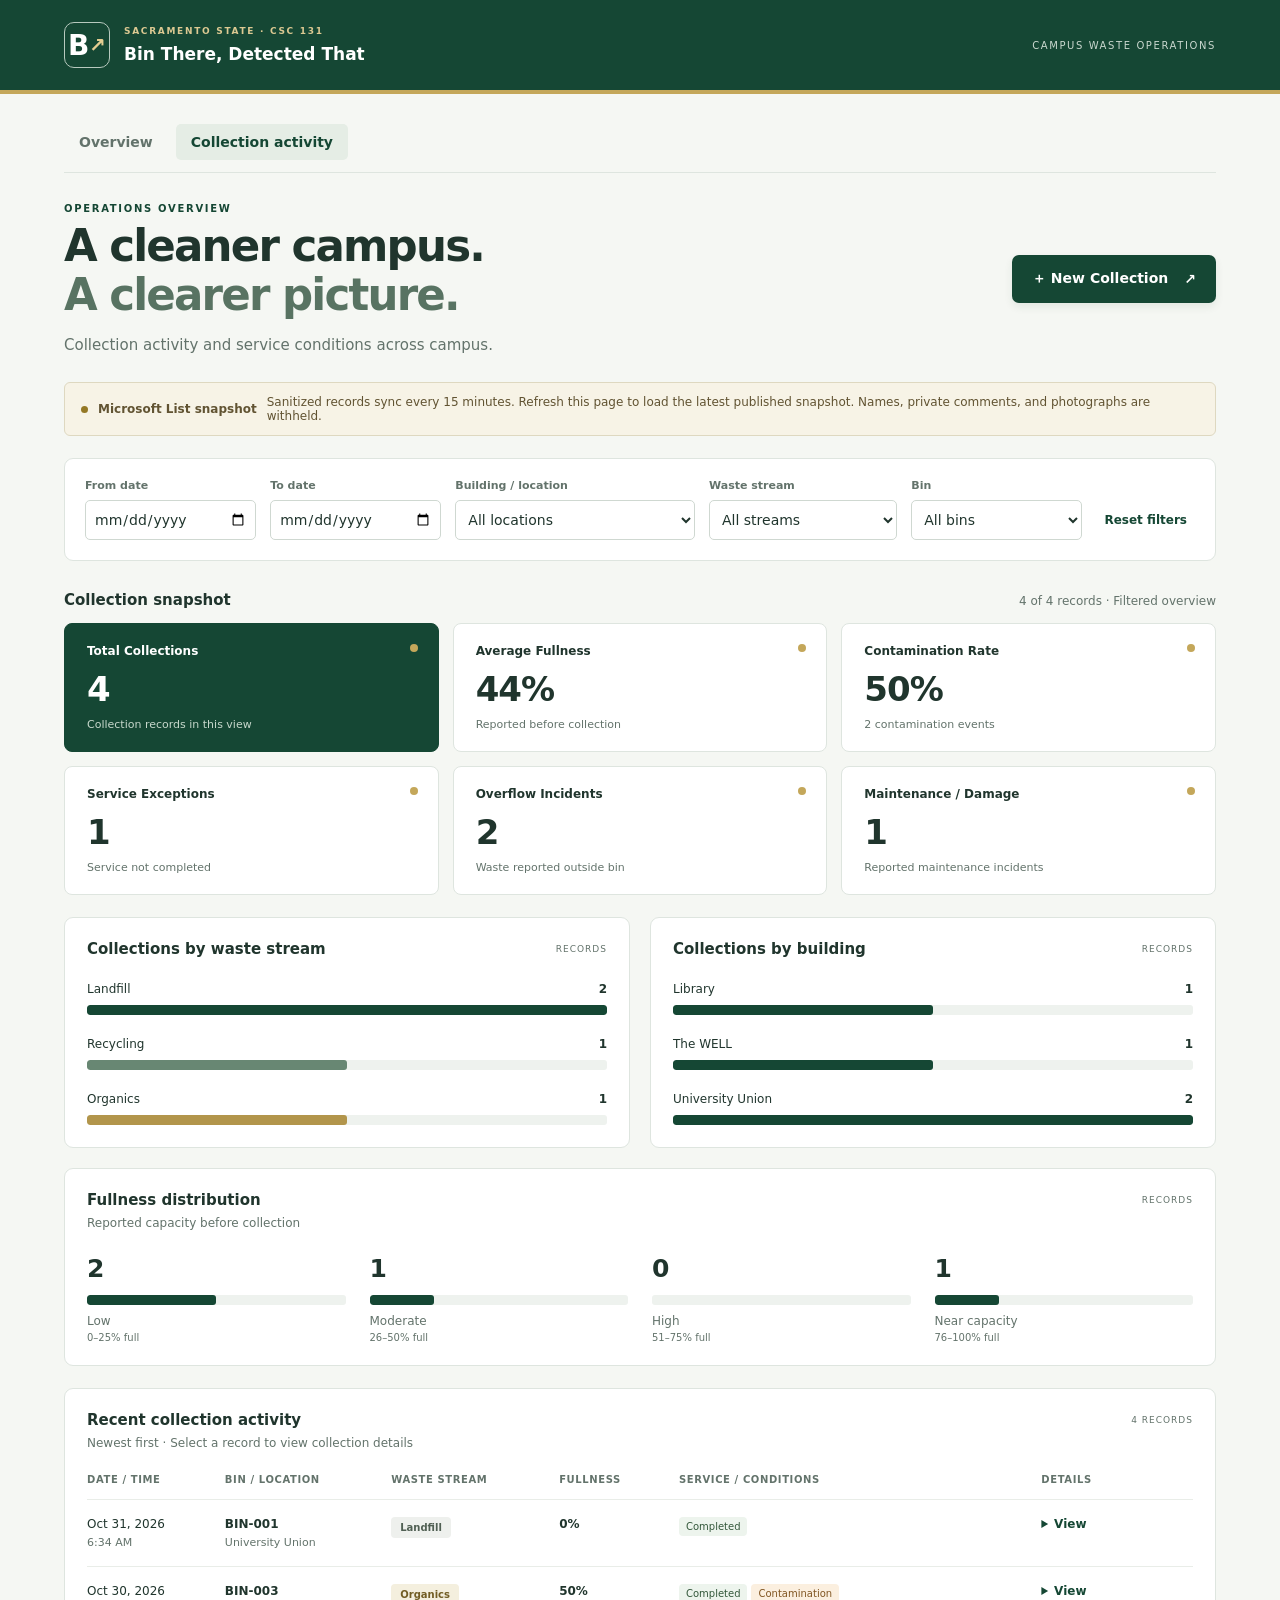
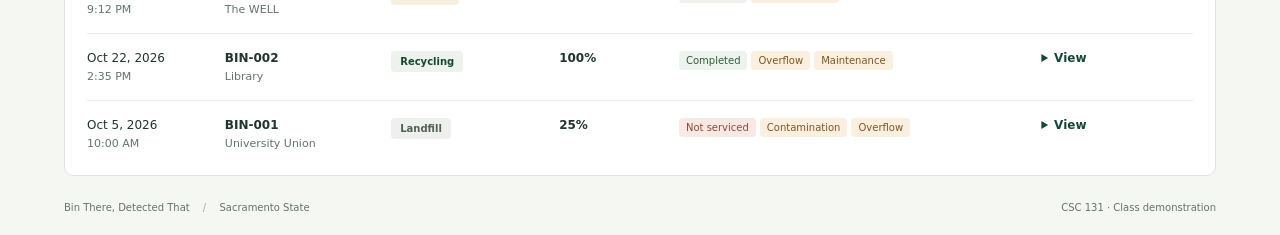
==== index.html @ 1057c07b "Add workbook service overview and per-container QR labels" ====
<!doctype html>
<html lang="en">
<head>
  <meta charset="utf-8">
  <meta name="viewport" content="width=device-width, initial-scale=1">
  <meta name="theme-color" content="#154734">
  <title>Bin There, Detected That | Campus waste operations</title>
  <link rel="stylesheet" href="styles.css">
  <script src="app.js" defer></script>
</head>
<body>
  <header class="masthead"><div class="brand"><span class="brand-mark" aria-hidden="true">B<span>↗</span></span><div><span class="eyebrow">SACRAMENTO STATE · CSC 131</span><span class="brand-name">Bin There, Detected That</span></div></div><span class="header-label">CAMPUS WASTE OPERATIONS</span></header>
  <main>
    <nav class="page-nav" aria-label="Dashboard pages"><a href="overview.html">Overview</a><a href="index.html" aria-current="page">Collection activity</a></nav>
    <section class="intro"><div><p class="eyebrow">OPERATIONS OVERVIEW</p><h1>A cleaner campus.<br><span>A clearer picture.</span></h1><p class="subtitle">Collection activity and service conditions across campus.</p></div><a class="primary-button" href="https://forms.cloud.microsoft/Pages/ResponsePage.aspx?id=AZC0tj-L-kOZoXBujH41mMDhpnz29-JJttbJSNrVO5FUNzFLQU5YS1lFNDdZSktERjdGS1ZQV09TVC4u" target="_blank" rel="noopener noreferrer">＋ New Collection <span aria-hidden="true">↗</span><span class="sr-only"> (opens in a new tab)</span></a></section>
    <div class="demo-note"><span class="demo-dot" aria-hidden="true"></span><strong>Microsoft List snapshot</strong><span>Sanitized records sync every 15 minutes. Refresh this page to load the latest published snapshot. Names, private comments, and photographs are withheld.</span></div>
    <section class="filters" aria-label="Filter collections"><div><label for="date-from">From date</label><input type="date" id="date-from"></div><div><label for="date-to">To date</label><input type="date" id="date-to"></div><div><label for="building">Building / location</label><select id="building"><option value="">All locations</option></select></div><div><label for="stream">Waste stream</label><select id="stream"><option value="">All streams</option></select></div><div><label for="bin">Bin</label><select id="bin"><option value="">All bins</option></select></div><button id="reset" class="reset-button" type="button">Reset filters</button></section>
    <div class="section-caption"><h2>Collection snapshot</h2><p id="result-count" role="status" aria-live="polite">Loading records…</p></div>
    <div id="error" class="error" role="alert" hidden></div>
    <section id="metrics" class="metrics" aria-label="Collection metrics"></section>
    <section class="charts" aria-label="Collection breakdowns"><article class="panel"><div class="panel-heading"><h2>Collections by waste stream</h2><span>RECORDS</span></div><div id="stream-chart" class="bar-chart"></div></article><article class="panel"><div class="panel-heading"><h2>Collections by building</h2><span>RECORDS</span></div><div id="building-chart" class="bar-chart"></div></article><article class="panel fullness-panel"><div class="panel-heading"><div><h2>Fullness distribution</h2><p>Reported capacity before collection</p></div><span>RECORDS</span></div><div id="fullness-chart" class="distribution"></div></article></section>
    <section class="panel activity"><div class="panel-heading"><div><h2>Recent collection activity</h2><p>Newest first · Select a record to view collection details</p></div><span id="activity-count"></span></div><div class="table-scroll"><table><caption class="sr-only">Filtered collection activity</caption><thead><tr><th scope="col">Date / time</th><th scope="col">Bin / location</th><th scope="col">Waste stream</th><th scope="col">Fullness</th><th scope="col">Service / conditions</th><th scope="col">Details</th></tr></thead><tbody id="activity-body"></tbody></table></div></section>
    <footer><span>Bin There, Detected That <span class="footer-divider">/</span> Sacramento State</span><span>CSC 131 · Class demonstration</span></footer>
  </main>
</body>
</html>
---- styles.css ----
:root{--green:#154734;--deep:#102f26;--gold:#c4a75a;--ink:#20352d;--muted:#63736b;--line:#dee5df;--paper:#f5f7f3;--white:#fff}*{box-sizing:border-box}body{margin:0;background:var(--paper);color:var(--ink);font-family:system-ui,-apple-system,"Segoe UI",sans-serif;font-size:14px}button,input,select{font:inherit}button,a,input,select,summary{touch-action:manipulation}a:focus-visible,button:focus-visible,input:focus-visible,select:focus-visible,summary:focus-visible{outline:3px solid #997a22;outline-offset:4px}.masthead{background:var(--green);color:white;display:flex;align-items:center;justify-content:space-between;padding:22px max(5vw,24px);border-bottom:4px solid var(--gold)}.brand{display:flex;align-items:center;gap:14px}.brand-mark{display:flex;align-items:center;justify-content:center;font-size:28px;font-weight:750;width:46px;height:46px;border:1px solid #b7c9be;border-radius:10px}.brand-mark span{font-size:20px;color:#e4cd91}.eyebrow{font-size:10px;letter-spacing:1.7px;font-weight:750;display:block;margin:0 0 8px}.masthead .eyebrow{color:#dcc992;font-size:9px}.brand-name{font-size:17px;font-weight:650}.header-label{font-size:10px;letter-spacing:1.6px;color:#cad8cf}main{max-width:1440px;padding:42px max(5vw,24px) 22px;margin:auto}.intro{display:flex;align-items:center;justify-content:space-between;gap:24px;margin-bottom:28px}.intro .eyebrow{color:var(--green)}h1{font-size:clamp(32px,3.4vw,48px);font-weight:650;letter-spacing:-1.8px;line-height:1.13;margin:0}h1 span{color:#587362}.subtitle{color:var(--muted);margin:16px 0 0;font-size:15px}.primary-button{background:var(--green);color:#fff;display:flex;align-items:center;gap:16px;border-radius:7px;padding:15px 20px;text-decoration:none;font-weight:650;white-space:nowrap;box-shadow:0 4px 9px #15473415}.primary-button:hover{background:var(--deep)}.demo-note{display:flex;align-items:center;gap:10px;border:1px solid #ded8c0;background:#f7f3e6;color:#615332;border-radius:6px;padding:12px 16px;font-size:12px;margin-bottom:22px}.demo-note strong{white-space:nowrap}.demo-dot{background:#947825;flex-shrink:0;width:7px;height:7px;border-radius:50%}.filters{display:grid;grid-template-columns:1fr 1fr 1.4fr 1.1fr 1fr auto;gap:14px;background:white;padding:20px;border:1px solid var(--line);border-radius:9px;align-items:end}.filters label{display:block;font-size:11px;font-weight:650;margin-bottom:8px;color:var(--muted)}input,select{background:white;color:var(--ink);border:1px solid #cfd8d1;border-radius:5px;width:100%;min-width:0;height:40px;padding:8px}button{cursor:pointer}.reset-button{border:0;background:transparent;color:var(--green);height:40px;padding:0 8px;font-size:12px;font-weight:650}.reset-button:hover{text-decoration:underline}.section-caption{display:flex;align-items:baseline;justify-content:space-between;gap:12px;margin:30px 0 14px}h2{font-size:15px;margin:0;font-weight:650}.section-caption p{color:var(--muted);font-size:12px;margin:0}.metrics{display:grid;grid-template-columns:repeat(3,minmax(0,1fr));gap:14px;margin-bottom:22px}.metric{background:white;border:1px solid var(--line);border-radius:8px;padding:20px 22px;position:relative;overflow:hidden}.metric:first-child{background:var(--green);color:white;border-color:var(--green)}.metric-label{font-size:12px;font-weight:600;margin:0 0 14px}.metric-value{font-size:34px;font-weight:650;letter-spacing:-1px;line-height:1}.metric-note{font-size:11px;color:var(--muted);margin:12px 0 0}.metric:first-child .metric-note{color:#c7d8cc}.metric-accent{position:absolute;right:20px;top:20px;width:8px;height:8px;background:var(--gold);border-radius:50%}.charts{display:grid;grid-template-columns:1fr 1fr;gap:20px;margin-bottom:22px}.panel{background:white;border:1px solid var(--line);border-radius:9px;padding:22px;min-width:0}.panel-heading{display:flex;align-items:flex-start;justify-content:space-between;gap:12px;margin-bottom:24px}.panel-heading>span{font-size:9px;letter-spacing:1px;color:var(--muted);white-space:nowrap;padding-top:4px}.panel-heading p{font-size:12px;color:var(--muted);margin:7px 0 0}.bar-row{margin-bottom:22px}.bar-row:last-child{margin-bottom:0}.bar-label{display:flex;justify-content:space-between;gap:12px;font-size:12px;margin-bottom:9px}.bar-label strong{font-weight:650}.bar-track{height:10px;background:#eef2ee;border-radius:3px;overflow:hidden}.bar-fill{height:100%;border-radius:3px;background:var(--green)}.bar-fill.recycling{background:#688773}.bar-fill.organics{background:#b2954b}.fullness-panel{grid-column:1/-1}.distribution{display:grid;grid-template-columns:repeat(4,1fr);gap:24px}.dist-value{font-size:25px;font-weight:650;margin-bottom:12px}.dist-label{font-size:12px;margin-top:9px;color:var(--muted)}.dist-range{font-size:10px;color:var(--muted);margin-top:4px}.activity{padding-bottom:8px}.table-scroll{overflow-x:auto}table{width:100%;border-collapse:collapse;text-align:left}th{font-size:10px;letter-spacing:.6px;text-transform:uppercase;color:var(--muted);padding:0 12px 14px;white-space:nowrap}td{padding:17px 12px;border-top:1px solid #e9ede8;vertical-align:top;font-size:12px}td:first-child,th:first-child{padding-left:0}td:last-child,th:last-child{padding-right:0}.secondary{display:block;color:var(--muted);font-size:11px;margin-top:5px}.stream-tag{display:inline-block;padding:5px 9px;background:#edf2ed;border-radius:4px;color:var(--green);font-size:10px;font-weight:650}.stream-tag.organics{background:#f4efde;color:#725d24}.stream-tag.landfill{background:#eef0ed;color:#505f53}.badge{display:inline-block;margin:0 4px 4px 0;font-size:10px;border-radius:4px;padding:4px 7px;background:#edf4ed;color:#34583b}.badge.issue{background:#fbefdf;color:#805521}.badge.exception{background:#f8e9e5;color:#914934}.fullness-cell{font-weight:650;white-space:nowrap}details{min-width:105px}summary{cursor:pointer;color:var(--green);font-weight:600}details[open]{min-width:220px}dl{font-size:11px;line-height:1.5;margin-bottom:0}dt{font-weight:650;margin-top:10px}dd{margin:2px 0;color:var(--muted);overflow-wrap:anywhere}.empty{color:var(--muted);font-size:13px;padding:24px 0}.error{padding:16px;background:#f8e9e5;color:#813c30;border-radius:6px;margin-bottom:16px}footer{display:flex;justify-content:space-between;gap:16px;color:var(--muted);font-size:10px;margin-top:26px}.footer-divider{margin:0 10px;color:#a0aaa1}.sr-only{position:absolute;width:1px;height:1px;padding:0;margin:-1px;overflow:hidden;clip:rect(0,0,0,0);white-space:nowrap;border:0}[hidden]{display:none!important}@media(min-width:1350px){.metrics{grid-template-columns:repeat(6,minmax(0,1fr))}.metric{padding:20px 16px}.metric-label{font-size:11px}.metric-accent{right:12px;top:14px}}@media(max-width:1000px){.filters{grid-template-columns:repeat(3,minmax(0,1fr))}.header-label{display:none}.reset-button{justify-self:start}.intro{gap:20px}}@media(max-width:650px){.masthead{padding:18px 20px}.brand-name{font-size:14px}.brand-mark{width:38px;height:38px}main{padding:28px 18px 20px}.intro{align-items:flex-start;flex-direction:column}.primary-button{width:100%;justify-content:center}.demo-note{align-items:flex-start;flex-wrap:wrap}.demo-note>span:last-child{flex-basis:100%;line-height:1.6}.demo-dot{margin-top:5px}.filters{grid-template-columns:repeat(2,minmax(0,1fr));padding:16px;gap:14px}.metrics{grid-template-columns:repeat(2,minmax(0,1fr));gap:10px}.metric{padding:18px 14px}.metric-label{font-size:11px;min-height:28px;margin-bottom:8px}.metric-value{font-size:29px}.metric-accent{display:none}.metric-note{line-height:1.5}.charts{grid-template-columns:1fr;gap:14px}.distribution{grid-template-columns:1fr 1fr;gap:24px}.panel{padding:18px}.section-caption{align-items:flex-start;flex-direction:column;gap:6px}.panel-heading{gap:8px}.panel-heading h2{font-size:14px}table{min-width:740px}footer{flex-direction:column;gap:8px}h1{letter-spacing:-1px}}

/* Keep visually hidden table labels inside their scroll container. */
.table-scroll{position:relative}

.page-nav{display:flex;gap:8px;margin:-12px 0 30px;border-bottom:1px solid var(--line);padding-bottom:12px}.page-nav a{color:var(--muted);padding:10px 15px;text-decoration:none;border-radius:5px;font-weight:650}.page-nav a[aria-current="page"]{color:var(--green);background:#e5ede5}.page-nav a:hover{color:var(--green)}.overview-metrics{grid-template-columns:repeat(4,minmax(0,1fr))}.source-context,.chart-note{font-size:12px;color:var(--muted);line-height:1.7}.source-context{margin:12px 0 0}.trend-panel{grid-column:1/-1}.pickup-trend{overflow-x:auto}.pickup-trend svg{display:block;width:100%;max-height:330px}.pickup-trend svg text{font-family:inherit;font-size:12px;fill:var(--muted)}.pickup-trend details{padding:5px 0}.pickup-trend details table{max-width:600px;margin-top:15px}.service-quality{margin-bottom:22px}.service-quality .panel-heading{margin-bottom:15px}.service-quality details{width:100%}.service-quality details table{margin-top:16px}.service-quality .table-scroll,.bin-directory .table-scroll{max-height:460px;overflow:auto}.bin-directory .panel-heading p{max-width:760px}.text-link{color:var(--green);font-size:12px;font-weight:650;white-space:nowrap}.bin-directory th{position:sticky;top:0;background:white;padding-top:12px;z-index:1}.overview-filters input:disabled{background:#f0f3ef;color:var(--muted)}.overview-filters{grid-template-columns:1.4fr 1.5fr 1fr 1fr 1fr auto}@media(max-width:1000px){.overview-filters{grid-template-columns:repeat(3,minmax(0,1fr))}.overview-metrics{grid-template-columns:repeat(2,minmax(0,1fr))}}@media(max-width:650px){.overview-filters{grid-template-columns:repeat(2,minmax(0,1fr))}.bin-directory .panel-heading{flex-direction:column}.page-nav{margin-top:0}.pickup-trend svg{max-height:none}.overview-metrics .metric-label{min-height:0}}
@media(max-width:650px){.overview-filters>div:first-child{grid-column:1/-1}}
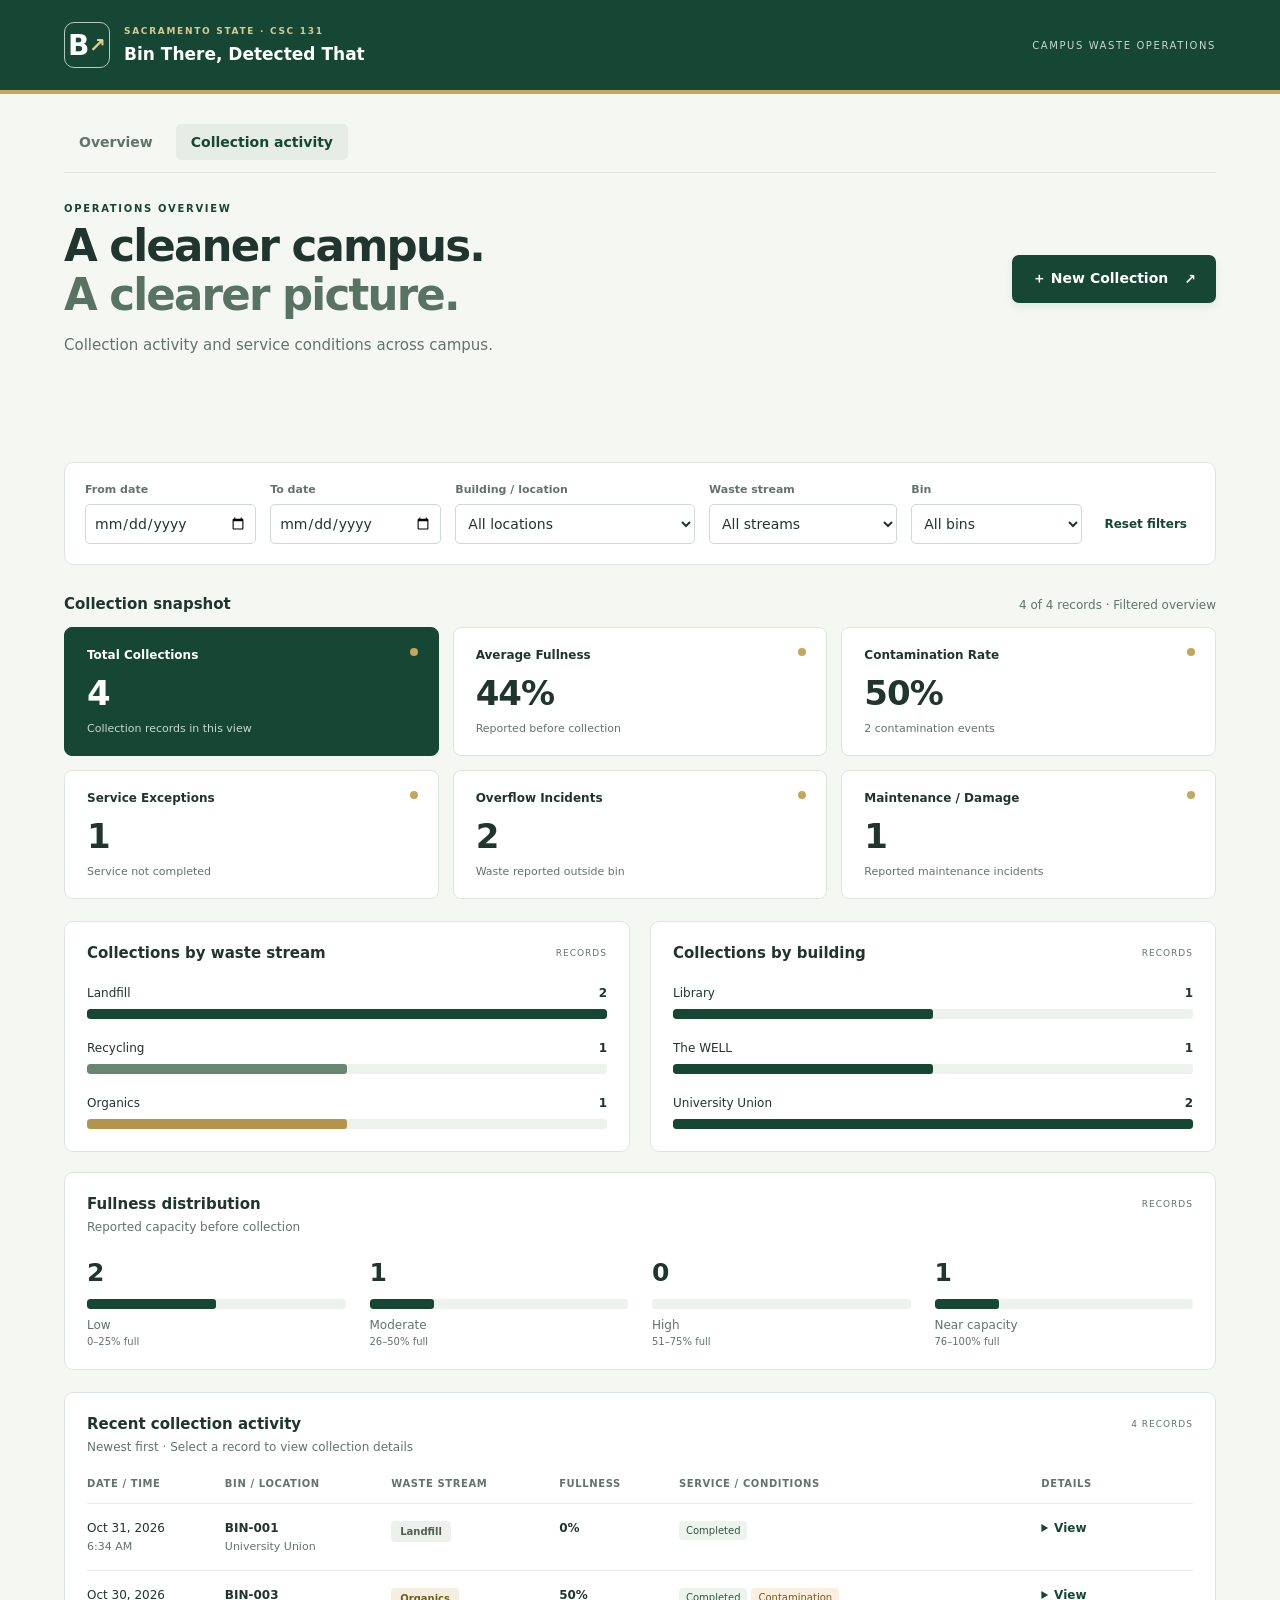
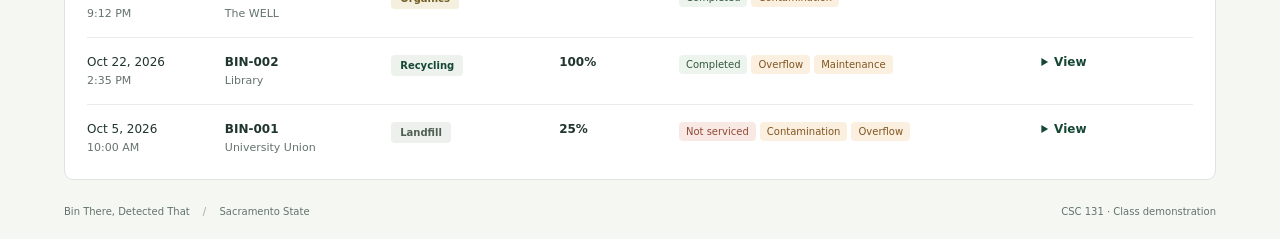
==== commit 23a73ec0: "Leave selected dashboard notice areas blank" ====
--- a/index.html
+++ b/index.html
@@ -1,26 +1,26 @@
-<!doctype html>
-<html lang="en">
-<head>
-  <meta charset="utf-8">
-  <meta name="viewport" content="width=device-width, initial-scale=1">
-  <meta name="theme-color" content="#154734">
-  <title>Bin There, Detected That | Campus waste operations</title>
-  <link rel="stylesheet" href="styles.css">
-  <script src="app.js" defer></script>
-</head>
-<body>
-  <header class="masthead"><div class="brand"><span class="brand-mark" aria-hidden="true">B<span>↗</span></span><div><span class="eyebrow">SACRAMENTO STATE · CSC 131</span><span class="brand-name">Bin There, Detected That</span></div></div><span class="header-label">CAMPUS WASTE OPERATIONS</span></header>
-  <main>
-    <nav class="page-nav" aria-label="Dashboard pages"><a href="overview.html">Overview</a><a href="index.html" aria-current="page">Collection activity</a></nav>
-    <section class="intro"><div><p class="eyebrow">OPERATIONS OVERVIEW</p><h1>A cleaner campus.<br><span>A clearer picture.</span></h1><p class="subtitle">Collection activity and service conditions across campus.</p></div><a class="primary-button" href="https://forms.cloud.microsoft/Pages/ResponsePage.aspx?id=AZC0tj-L-kOZoXBujH41mMDhpnz29-JJttbJSNrVO5FUNzFLQU5YS1lFNDdZSktERjdGS1ZQV09TVC4u" target="_blank" rel="noopener noreferrer">＋ New Collection <span aria-hidden="true">↗</span><span class="sr-only"> (opens in a new tab)</span></a></section>
-    <div class="demo-note"><span class="demo-dot" aria-hidden="true"></span><strong>Microsoft List snapshot</strong><span>Sanitized records sync every 15 minutes. Refresh this page to load the latest published snapshot. Names, private comments, and photographs are withheld.</span></div>
-    <section class="filters" aria-label="Filter collections"><div><label for="date-from">From date</label><input type="date" id="date-from"></div><div><label for="date-to">To date</label><input type="date" id="date-to"></div><div><label for="building">Building / location</label><select id="building"><option value="">All locations</option></select></div><div><label for="stream">Waste stream</label><select id="stream"><option value="">All streams</option></select></div><div><label for="bin">Bin</label><select id="bin"><option value="">All bins</option></select></div><button id="reset" class="reset-button" type="button">Reset filters</button></section>
-    <div class="section-caption"><h2>Collection snapshot</h2><p id="result-count" role="status" aria-live="polite">Loading records…</p></div>
-    <div id="error" class="error" role="alert" hidden></div>
-    <section id="metrics" class="metrics" aria-label="Collection metrics"></section>
-    <section class="charts" aria-label="Collection breakdowns"><article class="panel"><div class="panel-heading"><h2>Collections by waste stream</h2><span>RECORDS</span></div><div id="stream-chart" class="bar-chart"></div></article><article class="panel"><div class="panel-heading"><h2>Collections by building</h2><span>RECORDS</span></div><div id="building-chart" class="bar-chart"></div></article><article class="panel fullness-panel"><div class="panel-heading"><div><h2>Fullness distribution</h2><p>Reported capacity before collection</p></div><span>RECORDS</span></div><div id="fullness-chart" class="distribution"></div></article></section>
-    <section class="panel activity"><div class="panel-heading"><div><h2>Recent collection activity</h2><p>Newest first · Select a record to view collection details</p></div><span id="activity-count"></span></div><div class="table-scroll"><table><caption class="sr-only">Filtered collection activity</caption><thead><tr><th scope="col">Date / time</th><th scope="col">Bin / location</th><th scope="col">Waste stream</th><th scope="col">Fullness</th><th scope="col">Service / conditions</th><th scope="col">Details</th></tr></thead><tbody id="activity-body"></tbody></table></div></section>
-    <footer><span>Bin There, Detected That <span class="footer-divider">/</span> Sacramento State</span><span>CSC 131 · Class demonstration</span></footer>
-  </main>
-</body>
-</html>
+<!doctype html>
+<html lang="en">
+<head>
+  <meta charset="utf-8">
+  <meta name="viewport" content="width=device-width, initial-scale=1">
+  <meta name="theme-color" content="#154734">
+  <title>Bin There, Detected That | Campus waste operations</title>
+  <link rel="stylesheet" href="styles.css">
+  <script src="app.js" defer></script>
+</head>
+<body>
+  <header class="masthead"><div class="brand"><span class="brand-mark" aria-hidden="true">B<span>↗</span></span><div><span class="eyebrow">SACRAMENTO STATE · CSC 131</span><span class="brand-name">Bin There, Detected That</span></div></div><span class="header-label">CAMPUS WASTE OPERATIONS</span></header>
+  <main>
+    <nav class="page-nav" aria-label="Dashboard pages"><a href="overview.html">Overview</a><a href="index.html" aria-current="page">Collection activity</a></nav>
+    <section class="intro"><div><p class="eyebrow">OPERATIONS OVERVIEW</p><h1>A cleaner campus.<br><span>A clearer picture.</span></h1><p class="subtitle">Collection activity and service conditions across campus.</p></div><a class="primary-button" href="https://forms.cloud.microsoft/Pages/ResponsePage.aspx?id=AZC0tj-L-kOZoXBujH41mMDhpnz29-JJttbJSNrVO5FUNzFLQU5YS1lFNDdZSktERjdGS1ZQV09TVC4u" target="_blank" rel="noopener noreferrer">＋ New Collection <span aria-hidden="true">↗</span><span class="sr-only"> (opens in a new tab)</span></a></section>
+    <div class="snapshot-space" aria-hidden="true"></div>
+    <section class="filters" aria-label="Filter collections"><div><label for="date-from">From date</label><input type="date" id="date-from"></div><div><label for="date-to">To date</label><input type="date" id="date-to"></div><div><label for="building">Building / location</label><select id="building"><option value="">All locations</option></select></div><div><label for="stream">Waste stream</label><select id="stream"><option value="">All streams</option></select></div><div><label for="bin">Bin</label><select id="bin"><option value="">All bins</option></select></div><button id="reset" class="reset-button" type="button">Reset filters</button></section>
+    <div class="section-caption"><h2>Collection snapshot</h2><p id="result-count" role="status" aria-live="polite">Loading records…</p></div>
+    <div id="error" class="error" role="alert" hidden></div>
+    <section id="metrics" class="metrics" aria-label="Collection metrics"></section>
+    <section class="charts" aria-label="Collection breakdowns"><article class="panel"><div class="panel-heading"><h2>Collections by waste stream</h2><span>RECORDS</span></div><div id="stream-chart" class="bar-chart"></div></article><article class="panel"><div class="panel-heading"><h2>Collections by building</h2><span>RECORDS</span></div><div id="building-chart" class="bar-chart"></div></article><article class="panel fullness-panel"><div class="panel-heading"><div><h2>Fullness distribution</h2><p>Reported capacity before collection</p></div><span>RECORDS</span></div><div id="fullness-chart" class="distribution"></div></article></section>
+    <section class="panel activity"><div class="panel-heading"><div><h2>Recent collection activity</h2><p>Newest first · Select a record to view collection details</p></div><span id="activity-count"></span></div><div class="table-scroll"><table><caption class="sr-only">Filtered collection activity</caption><thead><tr><th scope="col">Date / time</th><th scope="col">Bin / location</th><th scope="col">Waste stream</th><th scope="col">Fullness</th><th scope="col">Service / conditions</th><th scope="col">Details</th></tr></thead><tbody id="activity-body"></tbody></table></div></section>
+    <footer><span>Bin There, Detected That <span class="footer-divider">/</span> Sacramento State</span><span>CSC 131 · Class demonstration</span></footer>
+  </main>
+</body>
+</html>
--- a/styles.css
+++ b/styles.css
@@ -1,7 +1,7 @@
-:root{--green:#154734;--deep:#102f26;--gold:#c4a75a;--ink:#20352d;--muted:#63736b;--line:#dee5df;--paper:#f5f7f3;--white:#fff}*{box-sizing:border-box}body{margin:0;background:var(--paper);color:var(--ink);font-family:system-ui,-apple-system,"Segoe UI",sans-serif;font-size:14px}button,input,select{font:inherit}button,a,input,select,summary{touch-action:manipulation}a:focus-visible,button:focus-visible,input:focus-visible,select:focus-visible,summary:focus-visible{outline:3px solid #997a22;outline-offset:4px}.masthead{background:var(--green);color:white;display:flex;align-items:center;justify-content:space-between;padding:22px max(5vw,24px);border-bottom:4px solid var(--gold)}.brand{display:flex;align-items:center;gap:14px}.brand-mark{display:flex;align-items:center;justify-content:center;font-size:28px;font-weight:750;width:46px;height:46px;border:1px solid #b7c9be;border-radius:10px}.brand-mark span{font-size:20px;color:#e4cd91}.eyebrow{font-size:10px;letter-spacing:1.7px;font-weight:750;display:block;margin:0 0 8px}.masthead .eyebrow{color:#dcc992;font-size:9px}.brand-name{font-size:17px;font-weight:650}.header-label{font-size:10px;letter-spacing:1.6px;color:#cad8cf}main{max-width:1440px;padding:42px max(5vw,24px) 22px;margin:auto}.intro{display:flex;align-items:center;justify-content:space-between;gap:24px;margin-bottom:28px}.intro .eyebrow{color:var(--green)}h1{font-size:clamp(32px,3.4vw,48px);font-weight:650;letter-spacing:-1.8px;line-height:1.13;margin:0}h1 span{color:#587362}.subtitle{color:var(--muted);margin:16px 0 0;font-size:15px}.primary-button{background:var(--green);color:#fff;display:flex;align-items:center;gap:16px;border-radius:7px;padding:15px 20px;text-decoration:none;font-weight:650;white-space:nowrap;box-shadow:0 4px 9px #15473415}.primary-button:hover{background:var(--deep)}.demo-note{display:flex;align-items:center;gap:10px;border:1px solid #ded8c0;background:#f7f3e6;color:#615332;border-radius:6px;padding:12px 16px;font-size:12px;margin-bottom:22px}.demo-note strong{white-space:nowrap}.demo-dot{background:#947825;flex-shrink:0;width:7px;height:7px;border-radius:50%}.filters{display:grid;grid-template-columns:1fr 1fr 1.4fr 1.1fr 1fr auto;gap:14px;background:white;padding:20px;border:1px solid var(--line);border-radius:9px;align-items:end}.filters label{display:block;font-size:11px;font-weight:650;margin-bottom:8px;color:var(--muted)}input,select{background:white;color:var(--ink);border:1px solid #cfd8d1;border-radius:5px;width:100%;min-width:0;height:40px;padding:8px}button{cursor:pointer}.reset-button{border:0;background:transparent;color:var(--green);height:40px;padding:0 8px;font-size:12px;font-weight:650}.reset-button:hover{text-decoration:underline}.section-caption{display:flex;align-items:baseline;justify-content:space-between;gap:12px;margin:30px 0 14px}h2{font-size:15px;margin:0;font-weight:650}.section-caption p{color:var(--muted);font-size:12px;margin:0}.metrics{display:grid;grid-template-columns:repeat(3,minmax(0,1fr));gap:14px;margin-bottom:22px}.metric{background:white;border:1px solid var(--line);border-radius:8px;padding:20px 22px;position:relative;overflow:hidden}.metric:first-child{background:var(--green);color:white;border-color:var(--green)}.metric-label{font-size:12px;font-weight:600;margin:0 0 14px}.metric-value{font-size:34px;font-weight:650;letter-spacing:-1px;line-height:1}.metric-note{font-size:11px;color:var(--muted);margin:12px 0 0}.metric:first-child .metric-note{color:#c7d8cc}.metric-accent{position:absolute;right:20px;top:20px;width:8px;height:8px;background:var(--gold);border-radius:50%}.charts{display:grid;grid-template-columns:1fr 1fr;gap:20px;margin-bottom:22px}.panel{background:white;border:1px solid var(--line);border-radius:9px;padding:22px;min-width:0}.panel-heading{display:flex;align-items:flex-start;justify-content:space-between;gap:12px;margin-bottom:24px}.panel-heading>span{font-size:9px;letter-spacing:1px;color:var(--muted);white-space:nowrap;padding-top:4px}.panel-heading p{font-size:12px;color:var(--muted);margin:7px 0 0}.bar-row{margin-bottom:22px}.bar-row:last-child{margin-bottom:0}.bar-label{display:flex;justify-content:space-between;gap:12px;font-size:12px;margin-bottom:9px}.bar-label strong{font-weight:650}.bar-track{height:10px;background:#eef2ee;border-radius:3px;overflow:hidden}.bar-fill{height:100%;border-radius:3px;background:var(--green)}.bar-fill.recycling{background:#688773}.bar-fill.organics{background:#b2954b}.fullness-panel{grid-column:1/-1}.distribution{display:grid;grid-template-columns:repeat(4,1fr);gap:24px}.dist-value{font-size:25px;font-weight:650;margin-bottom:12px}.dist-label{font-size:12px;margin-top:9px;color:var(--muted)}.dist-range{font-size:10px;color:var(--muted);margin-top:4px}.activity{padding-bottom:8px}.table-scroll{overflow-x:auto}table{width:100%;border-collapse:collapse;text-align:left}th{font-size:10px;letter-spacing:.6px;text-transform:uppercase;color:var(--muted);padding:0 12px 14px;white-space:nowrap}td{padding:17px 12px;border-top:1px solid #e9ede8;vertical-align:top;font-size:12px}td:first-child,th:first-child{padding-left:0}td:last-child,th:last-child{padding-right:0}.secondary{display:block;color:var(--muted);font-size:11px;margin-top:5px}.stream-tag{display:inline-block;padding:5px 9px;background:#edf2ed;border-radius:4px;color:var(--green);font-size:10px;font-weight:650}.stream-tag.organics{background:#f4efde;color:#725d24}.stream-tag.landfill{background:#eef0ed;color:#505f53}.badge{display:inline-block;margin:0 4px 4px 0;font-size:10px;border-radius:4px;padding:4px 7px;background:#edf4ed;color:#34583b}.badge.issue{background:#fbefdf;color:#805521}.badge.exception{background:#f8e9e5;color:#914934}.fullness-cell{font-weight:650;white-space:nowrap}details{min-width:105px}summary{cursor:pointer;color:var(--green);font-weight:600}details[open]{min-width:220px}dl{font-size:11px;line-height:1.5;margin-bottom:0}dt{font-weight:650;margin-top:10px}dd{margin:2px 0;color:var(--muted);overflow-wrap:anywhere}.empty{color:var(--muted);font-size:13px;padding:24px 0}.error{padding:16px;background:#f8e9e5;color:#813c30;border-radius:6px;margin-bottom:16px}footer{display:flex;justify-content:space-between;gap:16px;color:var(--muted);font-size:10px;margin-top:26px}.footer-divider{margin:0 10px;color:#a0aaa1}.sr-only{position:absolute;width:1px;height:1px;padding:0;margin:-1px;overflow:hidden;clip:rect(0,0,0,0);white-space:nowrap;border:0}[hidden]{display:none!important}@media(min-width:1350px){.metrics{grid-template-columns:repeat(6,minmax(0,1fr))}.metric{padding:20px 16px}.metric-label{font-size:11px}.metric-accent{right:12px;top:14px}}@media(max-width:1000px){.filters{grid-template-columns:repeat(3,minmax(0,1fr))}.header-label{display:none}.reset-button{justify-self:start}.intro{gap:20px}}@media(max-width:650px){.masthead{padding:18px 20px}.brand-name{font-size:14px}.brand-mark{width:38px;height:38px}main{padding:28px 18px 20px}.intro{align-items:flex-start;flex-direction:column}.primary-button{width:100%;justify-content:center}.demo-note{align-items:flex-start;flex-wrap:wrap}.demo-note>span:last-child{flex-basis:100%;line-height:1.6}.demo-dot{margin-top:5px}.filters{grid-template-columns:repeat(2,minmax(0,1fr));padding:16px;gap:14px}.metrics{grid-template-columns:repeat(2,minmax(0,1fr));gap:10px}.metric{padding:18px 14px}.metric-label{font-size:11px;min-height:28px;margin-bottom:8px}.metric-value{font-size:29px}.metric-accent{display:none}.metric-note{line-height:1.5}.charts{grid-template-columns:1fr;gap:14px}.distribution{grid-template-columns:1fr 1fr;gap:24px}.panel{padding:18px}.section-caption{align-items:flex-start;flex-direction:column;gap:6px}.panel-heading{gap:8px}.panel-heading h2{font-size:14px}table{min-width:740px}footer{flex-direction:column;gap:8px}h1{letter-spacing:-1px}}
-
-/* Keep visually hidden table labels inside their scroll container. */
-.table-scroll{position:relative}
-
-.page-nav{display:flex;gap:8px;margin:-12px 0 30px;border-bottom:1px solid var(--line);padding-bottom:12px}.page-nav a{color:var(--muted);padding:10px 15px;text-decoration:none;border-radius:5px;font-weight:650}.page-nav a[aria-current="page"]{color:var(--green);background:#e5ede5}.page-nav a:hover{color:var(--green)}.overview-metrics{grid-template-columns:repeat(4,minmax(0,1fr))}.source-context,.chart-note{font-size:12px;color:var(--muted);line-height:1.7}.source-context{margin:12px 0 0}.trend-panel{grid-column:1/-1}.pickup-trend{overflow-x:auto}.pickup-trend svg{display:block;width:100%;max-height:330px}.pickup-trend svg text{font-family:inherit;font-size:12px;fill:var(--muted)}.pickup-trend details{padding:5px 0}.pickup-trend details table{max-width:600px;margin-top:15px}.service-quality{margin-bottom:22px}.service-quality .panel-heading{margin-bottom:15px}.service-quality details{width:100%}.service-quality details table{margin-top:16px}.service-quality .table-scroll,.bin-directory .table-scroll{max-height:460px;overflow:auto}.bin-directory .panel-heading p{max-width:760px}.text-link{color:var(--green);font-size:12px;font-weight:650;white-space:nowrap}.bin-directory th{position:sticky;top:0;background:white;padding-top:12px;z-index:1}.overview-filters input:disabled{background:#f0f3ef;color:var(--muted)}.overview-filters{grid-template-columns:1.4fr 1.5fr 1fr 1fr 1fr auto}@media(max-width:1000px){.overview-filters{grid-template-columns:repeat(3,minmax(0,1fr))}.overview-metrics{grid-template-columns:repeat(2,minmax(0,1fr))}}@media(max-width:650px){.overview-filters{grid-template-columns:repeat(2,minmax(0,1fr))}.bin-directory .panel-heading{flex-direction:column}.page-nav{margin-top:0}.pickup-trend svg{max-height:none}.overview-metrics .metric-label{min-height:0}}
-@media(max-width:650px){.overview-filters>div:first-child{grid-column:1/-1}}
+:root{--green:#154734;--deep:#102f26;--gold:#c4a75a;--ink:#20352d;--muted:#63736b;--line:#dee5df;--paper:#f5f7f3;--white:#fff}*{box-sizing:border-box}body{margin:0;background:var(--paper);color:var(--ink);font-family:system-ui,-apple-system,"Segoe UI",sans-serif;font-size:14px}button,input,select{font:inherit}button,a,input,select,summary{touch-action:manipulation}a:focus-visible,button:focus-visible,input:focus-visible,select:focus-visible,summary:focus-visible{outline:3px solid #997a22;outline-offset:4px}.masthead{background:var(--green);color:white;display:flex;align-items:center;justify-content:space-between;padding:22px max(5vw,24px);border-bottom:4px solid var(--gold)}.brand{display:flex;align-items:center;gap:14px}.brand-mark{display:flex;align-items:center;justify-content:center;font-size:28px;font-weight:750;width:46px;height:46px;border:1px solid #b7c9be;border-radius:10px}.brand-mark span{font-size:20px;color:#e4cd91}.eyebrow{font-size:10px;letter-spacing:1.7px;font-weight:750;display:block;margin:0 0 8px}.masthead .eyebrow{color:#dcc992;font-size:9px}.brand-name{font-size:17px;font-weight:650}.header-label{font-size:10px;letter-spacing:1.6px;color:#cad8cf}main{max-width:1440px;padding:42px max(5vw,24px) 22px;margin:auto}.intro{display:flex;align-items:center;justify-content:space-between;gap:24px;margin-bottom:28px}.intro .eyebrow{color:var(--green)}h1{font-size:clamp(32px,3.4vw,48px);font-weight:650;letter-spacing:-1.8px;line-height:1.13;margin:0}h1 span{color:#587362}.subtitle{color:var(--muted);margin:16px 0 0;font-size:15px}.primary-button{background:var(--green);color:#fff;display:flex;align-items:center;gap:16px;border-radius:7px;padding:15px 20px;text-decoration:none;font-weight:650;white-space:nowrap;box-shadow:0 4px 9px #15473415}.primary-button:hover{background:var(--deep)}.demo-note{display:flex;align-items:center;gap:10px;border:1px solid #ded8c0;background:#f7f3e6;color:#615332;border-radius:6px;padding:12px 16px;font-size:12px;margin-bottom:22px}.demo-note strong{white-space:nowrap}.demo-dot{background:#947825;flex-shrink:0;width:7px;height:7px;border-radius:50%}.filters{display:grid;grid-template-columns:1fr 1fr 1.4fr 1.1fr 1fr auto;gap:14px;background:white;padding:20px;border:1px solid var(--line);border-radius:9px;align-items:end}.filters label{display:block;font-size:11px;font-weight:650;margin-bottom:8px;color:var(--muted)}input,select{background:white;color:var(--ink);border:1px solid #cfd8d1;border-radius:5px;width:100%;min-width:0;height:40px;padding:8px}button{cursor:pointer}.reset-button{border:0;background:transparent;color:var(--green);height:40px;padding:0 8px;font-size:12px;font-weight:650}.reset-button:hover{text-decoration:underline}.section-caption{display:flex;align-items:baseline;justify-content:space-between;gap:12px;margin:30px 0 14px}h2{font-size:15px;margin:0;font-weight:650}.section-caption p{color:var(--muted);font-size:12px;margin:0}.metrics{display:grid;grid-template-columns:repeat(3,minmax(0,1fr));gap:14px;margin-bottom:22px}.metric{background:white;border:1px solid var(--line);border-radius:8px;padding:20px 22px;position:relative;overflow:hidden}.metric:first-child{background:var(--green);color:white;border-color:var(--green)}.metric-label{font-size:12px;font-weight:600;margin:0 0 14px}.metric-value{font-size:34px;font-weight:650;letter-spacing:-1px;line-height:1}.metric-note{font-size:11px;color:var(--muted);margin:12px 0 0}.metric:first-child .metric-note{color:#c7d8cc}.metric-accent{position:absolute;right:20px;top:20px;width:8px;height:8px;background:var(--gold);border-radius:50%}.charts{display:grid;grid-template-columns:1fr 1fr;gap:20px;margin-bottom:22px}.panel{background:white;border:1px solid var(--line);border-radius:9px;padding:22px;min-width:0}.panel-heading{display:flex;align-items:flex-start;justify-content:space-between;gap:12px;margin-bottom:24px}.panel-heading>span{font-size:9px;letter-spacing:1px;color:var(--muted);white-space:nowrap;padding-top:4px}.panel-heading p{font-size:12px;color:var(--muted);margin:7px 0 0}.bar-row{margin-bottom:22px}.bar-row:last-child{margin-bottom:0}.bar-label{display:flex;justify-content:space-between;gap:12px;font-size:12px;margin-bottom:9px}.bar-label strong{font-weight:650}.bar-track{height:10px;background:#eef2ee;border-radius:3px;overflow:hidden}.bar-fill{height:100%;border-radius:3px;background:var(--green)}.bar-fill.recycling{background:#688773}.bar-fill.organics{background:#b2954b}.fullness-panel{grid-column:1/-1}.distribution{display:grid;grid-template-columns:repeat(4,1fr);gap:24px}.dist-value{font-size:25px;font-weight:650;margin-bottom:12px}.dist-label{font-size:12px;margin-top:9px;color:var(--muted)}.dist-range{font-size:10px;color:var(--muted);margin-top:4px}.activity{padding-bottom:8px}.table-scroll{overflow-x:auto}table{width:100%;border-collapse:collapse;text-align:left}th{font-size:10px;letter-spacing:.6px;text-transform:uppercase;color:var(--muted);padding:0 12px 14px;white-space:nowrap}td{padding:17px 12px;border-top:1px solid #e9ede8;vertical-align:top;font-size:12px}td:first-child,th:first-child{padding-left:0}td:last-child,th:last-child{padding-right:0}.secondary{display:block;color:var(--muted);font-size:11px;margin-top:5px}.stream-tag{display:inline-block;padding:5px 9px;background:#edf2ed;border-radius:4px;color:var(--green);font-size:10px;font-weight:650}.stream-tag.organics{background:#f4efde;color:#725d24}.stream-tag.landfill{background:#eef0ed;color:#505f53}.badge{display:inline-block;margin:0 4px 4px 0;font-size:10px;border-radius:4px;padding:4px 7px;background:#edf4ed;color:#34583b}.badge.issue{background:#fbefdf;color:#805521}.badge.exception{background:#f8e9e5;color:#914934}.fullness-cell{font-weight:650;white-space:nowrap}details{min-width:105px}summary{cursor:pointer;color:var(--green);font-weight:600}details[open]{min-width:220px}dl{font-size:11px;line-height:1.5;margin-bottom:0}dt{font-weight:650;margin-top:10px}dd{margin:2px 0;color:var(--muted);overflow-wrap:anywhere}.empty{color:var(--muted);font-size:13px;padding:24px 0}.error{padding:16px;background:#f8e9e5;color:#813c30;border-radius:6px;margin-bottom:16px}footer{display:flex;justify-content:space-between;gap:16px;color:var(--muted);font-size:10px;margin-top:26px}.footer-divider{margin:0 10px;color:#a0aaa1}.sr-only{position:absolute;width:1px;height:1px;padding:0;margin:-1px;overflow:hidden;clip:rect(0,0,0,0);white-space:nowrap;border:0}[hidden]{display:none!important}@media(min-width:1350px){.metrics{grid-template-columns:repeat(6,minmax(0,1fr))}.metric{padding:20px 16px}.metric-label{font-size:11px}.metric-accent{right:12px;top:14px}}@media(max-width:1000px){.filters{grid-template-columns:repeat(3,minmax(0,1fr))}.header-label{display:none}.reset-button{justify-self:start}.intro{gap:20px}}@media(max-width:650px){.masthead{padding:18px 20px}.brand-name{font-size:14px}.brand-mark{width:38px;height:38px}main{padding:28px 18px 20px}.intro{align-items:flex-start;flex-direction:column}.primary-button{width:100%;justify-content:center}.demo-note{align-items:flex-start;flex-wrap:wrap}.demo-note>span:last-child{flex-basis:100%;line-height:1.6}.demo-dot{margin-top:5px}.filters{grid-template-columns:repeat(2,minmax(0,1fr));padding:16px;gap:14px}.metrics{grid-template-columns:repeat(2,minmax(0,1fr));gap:10px}.metric{padding:18px 14px}.metric-label{font-size:11px;min-height:28px;margin-bottom:8px}.metric-value{font-size:29px}.metric-accent{display:none}.metric-note{line-height:1.5}.charts{grid-template-columns:1fr;gap:14px}.distribution{grid-template-columns:1fr 1fr;gap:24px}.panel{padding:18px}.section-caption{align-items:flex-start;flex-direction:column;gap:6px}.panel-heading{gap:8px}.panel-heading h2{font-size:14px}table{min-width:740px}footer{flex-direction:column;gap:8px}h1{letter-spacing:-1px}}
+
+/* Keep visually hidden table labels inside their scroll container. */
+.table-scroll{position:relative}
+
+.page-nav{display:flex;gap:8px;margin:-12px 0 30px;border-bottom:1px solid var(--line);padding-bottom:12px}.page-nav a{color:var(--muted);padding:10px 15px;text-decoration:none;border-radius:5px;font-weight:650}.page-nav a[aria-current="page"]{color:var(--green);background:#e5ede5}.page-nav a:hover{color:var(--green)}.overview-metrics{grid-template-columns:repeat(auto-fit,minmax(220px,1fr))}.source-context,.chart-note{font-size:12px;color:var(--muted);line-height:1.7}.source-context{margin:12px 0 0;min-height:20.4px}.snapshot-space{height:58px;margin-bottom:22px}.trend-panel{grid-column:1/-1}.pickup-trend{overflow-x:auto}.pickup-trend svg{display:block;width:100%;max-height:330px}.pickup-trend svg text{font-family:inherit;font-size:12px;fill:var(--muted)}.pickup-trend details{padding:5px 0}.pickup-trend details table{max-width:600px;margin-top:15px}.service-quality{margin-bottom:22px}.service-quality .panel-heading{margin-bottom:15px}.service-quality details{width:100%}.service-quality details table{margin-top:16px}.service-quality .table-scroll,.bin-directory .table-scroll{max-height:460px;overflow:auto}.bin-directory .panel-heading p{max-width:760px}.text-link{color:var(--green);font-size:12px;font-weight:650;white-space:nowrap}.bin-directory th{position:sticky;top:0;background:white;padding-top:12px;z-index:1}.overview-filters input:disabled{background:#f0f3ef;color:var(--muted)}.overview-filters{grid-template-columns:1.4fr 1.5fr 1fr 1fr 1fr auto}@media(max-width:1000px){.overview-filters{grid-template-columns:repeat(3,minmax(0,1fr))}.overview-metrics{grid-template-columns:repeat(2,minmax(0,1fr))}}@media(max-width:650px){.overview-filters{grid-template-columns:repeat(2,minmax(0,1fr))}.bin-directory .panel-heading{flex-direction:column}.page-nav{margin-top:0}.pickup-trend svg{max-height:none}.overview-metrics .metric-label{min-height:0}}
+@media(max-width:650px){.overview-filters>div:first-child{grid-column:1/-1}}
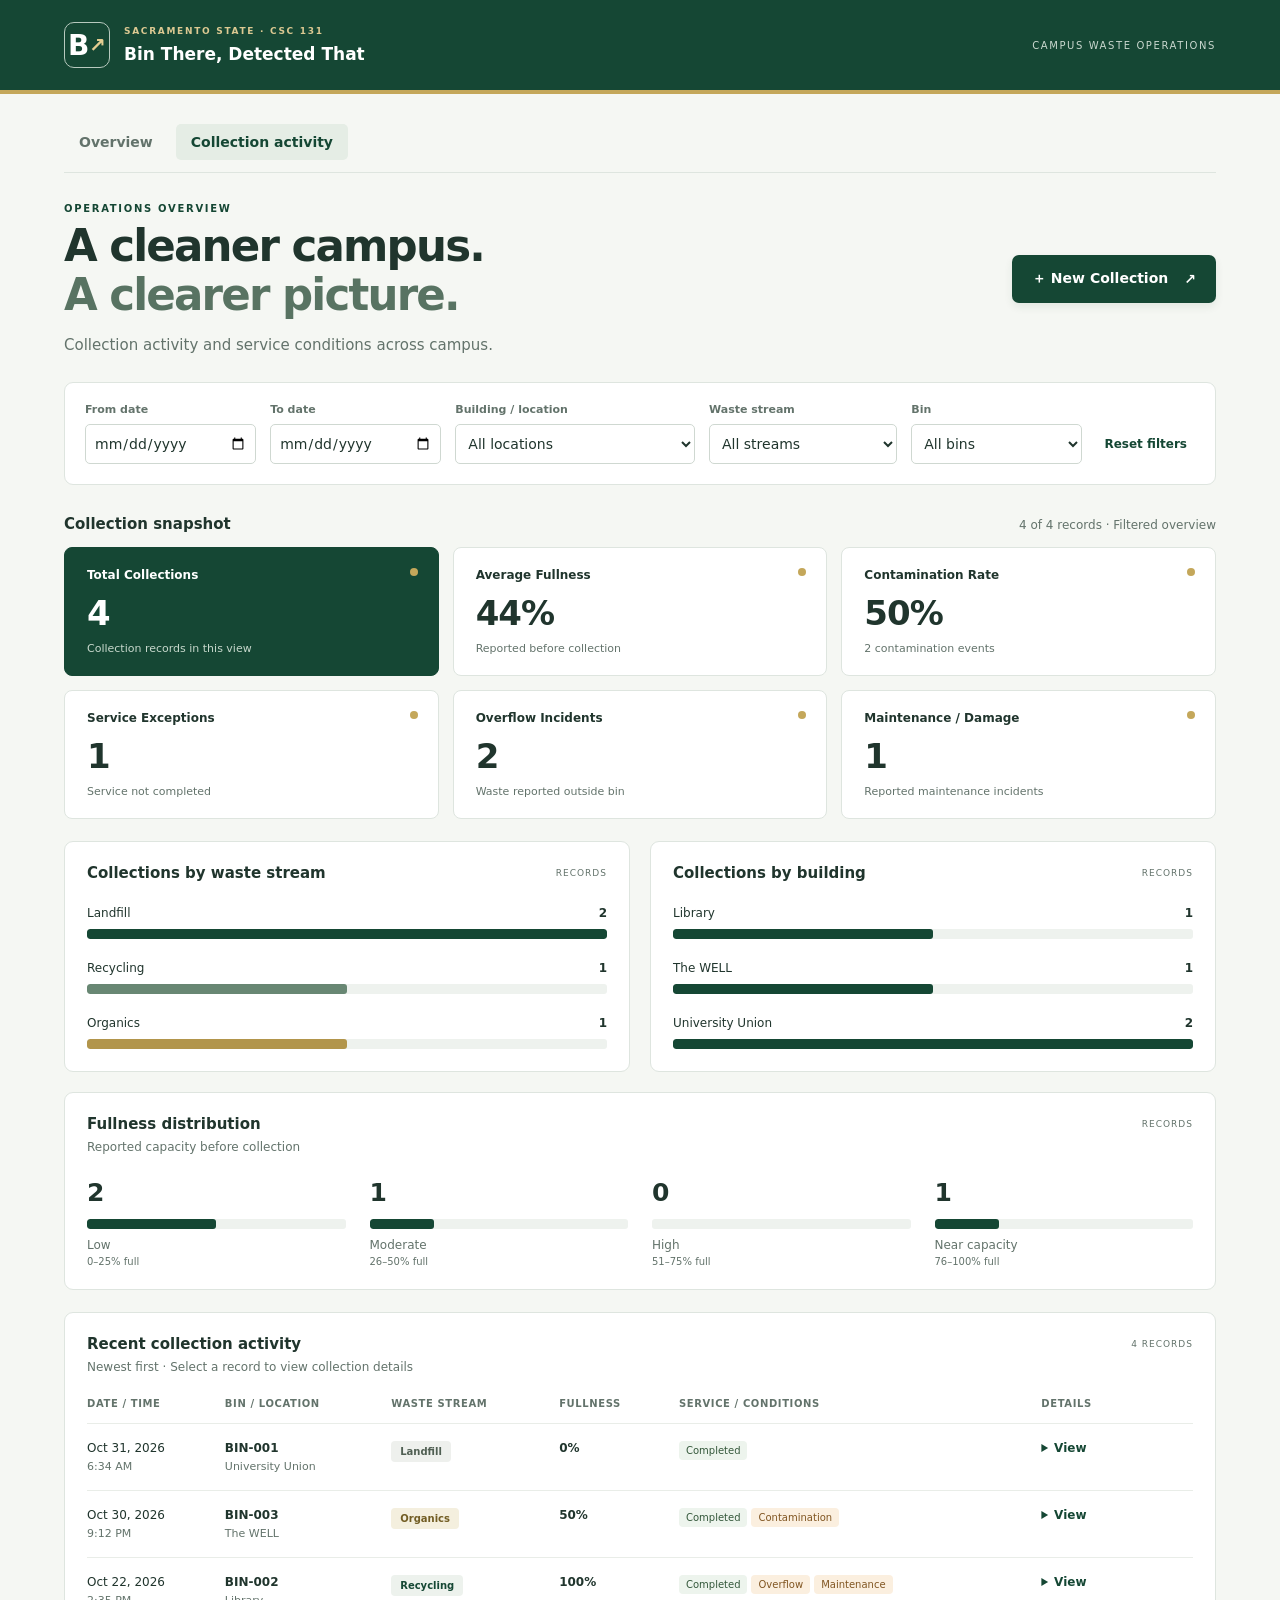
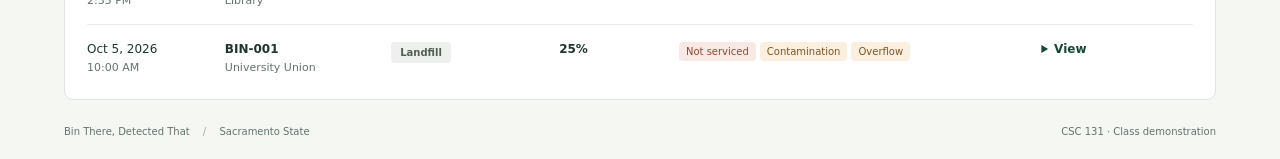
==== commit 69b0c6fa: "Remove excess gap above collection filters" ====
--- a/index.html
+++ b/index.html
@@ -5,7 +5,7 @@
   <meta name="viewport" content="width=device-width, initial-scale=1">
   <meta name="theme-color" content="#154734">
   <title>Bin There, Detected That | Campus waste operations</title>
-  <link rel="stylesheet" href="styles.css">
+  <link rel="stylesheet" href="styles.css?v=20261020">
   <script src="app.js" defer></script>
 </head>
 <body>
@@ -13,7 +13,6 @@
   <main>
     <nav class="page-nav" aria-label="Dashboard pages"><a href="overview.html">Overview</a><a href="index.html" aria-current="page">Collection activity</a></nav>
     <section class="intro"><div><p class="eyebrow">OPERATIONS OVERVIEW</p><h1>A cleaner campus.<br><span>A clearer picture.</span></h1><p class="subtitle">Collection activity and service conditions across campus.</p></div><a class="primary-button" href="https://forms.cloud.microsoft/Pages/ResponsePage.aspx?id=AZC0tj-L-kOZoXBujH41mMDhpnz29-JJttbJSNrVO5FUNzFLQU5YS1lFNDdZSktERjdGS1ZQV09TVC4u" target="_blank" rel="noopener noreferrer">＋ New Collection <span aria-hidden="true">↗</span><span class="sr-only"> (opens in a new tab)</span></a></section>
-    <div class="snapshot-space" aria-hidden="true"></div>
     <section class="filters" aria-label="Filter collections"><div><label for="date-from">From date</label><input type="date" id="date-from"></div><div><label for="date-to">To date</label><input type="date" id="date-to"></div><div><label for="building">Building / location</label><select id="building"><option value="">All locations</option></select></div><div><label for="stream">Waste stream</label><select id="stream"><option value="">All streams</option></select></div><div><label for="bin">Bin</label><select id="bin"><option value="">All bins</option></select></div><button id="reset" class="reset-button" type="button">Reset filters</button></section>
     <div class="section-caption"><h2>Collection snapshot</h2><p id="result-count" role="status" aria-live="polite">Loading records…</p></div>
     <div id="error" class="error" role="alert" hidden></div>
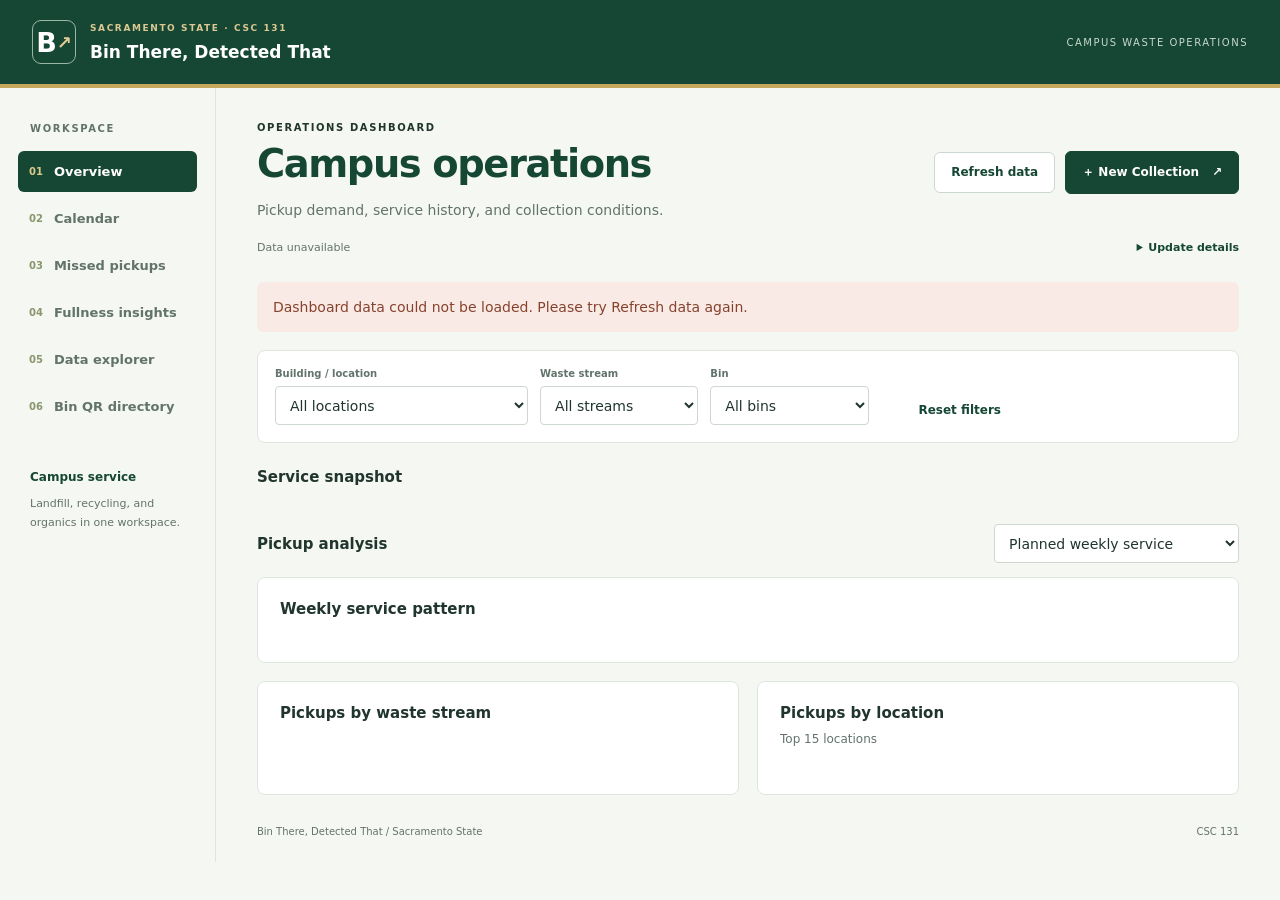
==== commit bdb0fd6b: "Add bin-specific calendar, pickup review, fullness insights and data explorer" ====
--- a/index.html
+++ b/index.html
@@ -1,25 +1,70 @@
-<!doctype html>
-<html lang="en">
-<head>
-  <meta charset="utf-8">
-  <meta name="viewport" content="width=device-width, initial-scale=1">
-  <meta name="theme-color" content="#154734">
-  <title>Bin There, Detected That | Campus waste operations</title>
-  <link rel="stylesheet" href="styles.css?v=20261020">
-  <script src="app.js" defer></script>
-</head>
-<body>
-  <header class="masthead"><div class="brand"><span class="brand-mark" aria-hidden="true">B<span>↗</span></span><div><span class="eyebrow">SACRAMENTO STATE · CSC 131</span><span class="brand-name">Bin There, Detected That</span></div></div><span class="header-label">CAMPUS WASTE OPERATIONS</span></header>
-  <main>
-    <nav class="page-nav" aria-label="Dashboard pages"><a href="overview.html">Overview</a><a href="index.html" aria-current="page">Collection activity</a></nav>
-    <section class="intro"><div><p class="eyebrow">OPERATIONS OVERVIEW</p><h1>A cleaner campus.<br><span>A clearer picture.</span></h1><p class="subtitle">Collection activity and service conditions across campus.</p></div><a class="primary-button" href="https://forms.cloud.microsoft/Pages/ResponsePage.aspx?id=AZC0tj-L-kOZoXBujH41mMDhpnz29-JJttbJSNrVO5FUNzFLQU5YS1lFNDdZSktERjdGS1ZQV09TVC4u" target="_blank" rel="noopener noreferrer">＋ New Collection <span aria-hidden="true">↗</span><span class="sr-only"> (opens in a new tab)</span></a></section>
-    <section class="filters" aria-label="Filter collections"><div><label for="date-from">From date</label><input type="date" id="date-from"></div><div><label for="date-to">To date</label><input type="date" id="date-to"></div><div><label for="building">Building / location</label><select id="building"><option value="">All locations</option></select></div><div><label for="stream">Waste stream</label><select id="stream"><option value="">All streams</option></select></div><div><label for="bin">Bin</label><select id="bin"><option value="">All bins</option></select></div><button id="reset" class="reset-button" type="button">Reset filters</button></section>
-    <div class="section-caption"><h2>Collection snapshot</h2><p id="result-count" role="status" aria-live="polite">Loading records…</p></div>
-    <div id="error" class="error" role="alert" hidden></div>
-    <section id="metrics" class="metrics" aria-label="Collection metrics"></section>
-    <section class="charts" aria-label="Collection breakdowns"><article class="panel"><div class="panel-heading"><h2>Collections by waste stream</h2><span>RECORDS</span></div><div id="stream-chart" class="bar-chart"></div></article><article class="panel"><div class="panel-heading"><h2>Collections by building</h2><span>RECORDS</span></div><div id="building-chart" class="bar-chart"></div></article><article class="panel fullness-panel"><div class="panel-heading"><div><h2>Fullness distribution</h2><p>Reported capacity before collection</p></div><span>RECORDS</span></div><div id="fullness-chart" class="distribution"></div></article></section>
-    <section class="panel activity"><div class="panel-heading"><div><h2>Recent collection activity</h2><p>Newest first · Select a record to view collection details</p></div><span id="activity-count"></span></div><div class="table-scroll"><table><caption class="sr-only">Filtered collection activity</caption><thead><tr><th scope="col">Date / time</th><th scope="col">Bin / location</th><th scope="col">Waste stream</th><th scope="col">Fullness</th><th scope="col">Service / conditions</th><th scope="col">Details</th></tr></thead><tbody id="activity-body"></tbody></table></div></section>
-    <footer><span>Bin There, Detected That <span class="footer-divider">/</span> Sacramento State</span><span>CSC 131 · Class demonstration</span></footer>
-  </main>
-</body>
-</html>
+<!doctype html>
+<html lang="en">
+<head>
+  <meta charset="utf-8">
+  <meta name="viewport" content="width=device-width, initial-scale=1">
+  <meta name="theme-color" content="#154734">
+  <link rel="icon" href="data:image/svg+xml,%3Csvg xmlns='http://www.w3.org/2000/svg' viewBox='0 0 32 32'%3E%3Crect width='32' height='32' rx='6' fill='%23154734'/%3E%3Ctext x='8' y='24' fill='white' font-family='sans-serif' font-size='25'%3EB%3C/text%3E%3C/svg%3E">
+  <title>Bin There, Detected That | Campus waste operations</title>
+  <link rel="stylesheet" href="dashboard.css?v=20261103-2">
+  <script src="overview-metrics.js?v=20261103" defer></script>
+  <script src="operations-metrics.js?v=20261103" defer></script>
+  <script src="app.js?v=20261103" defer></script>
+</head>
+<body>
+  <a class="skip-link" href="#workspace">Skip to dashboard</a>
+  <header class="masthead"><a class="brand" href="#overview"><span class="brand-mark" aria-hidden="true">B<span>↗</span></span><span><span class="eyebrow">SACRAMENTO STATE · CSC 131</span><span class="brand-name">Bin There, Detected That</span></span></a><span class="header-label">CAMPUS WASTE OPERATIONS</span></header>
+  <div class="dashboard-layout">
+    <aside class="sidebar"><p class="sidebar-caption">WORKSPACE</p><nav class="workspace-nav" aria-label="Dashboard sections">
+      <a href="#overview" data-view="overview" aria-current="page"><span aria-hidden="true">01</span>Overview</a>
+      <a href="#calendar" data-view="calendar"><span aria-hidden="true">02</span>Calendar</a>
+      <a href="#missed" data-view="missed"><span aria-hidden="true">03</span>Missed pickups</a>
+      <a href="#fullness" data-view="fullness"><span aria-hidden="true">04</span>Fullness insights</a>
+      <a href="#explorer" data-view="explorer"><span aria-hidden="true">05</span>Data explorer</a>
+      <a href="#bins" data-view="bins"><span aria-hidden="true">06</span>Bin QR directory</a>
+    </nav><div class="sidebar-note"><strong>Campus service</strong><span>Landfill, recycling, and organics in one workspace.</span></div></aside>
+    <main id="workspace" tabindex="-1">
+      <section class="workspace-heading"><div><p class="eyebrow">OPERATIONS DASHBOARD</p><h1 id="view-title">Campus operations</h1><p class="subtitle" id="view-description">Pickup demand, service history, and collection conditions.</p></div><div class="actions"><button id="refresh-data" class="secondary-button" type="button">Refresh data</button><a class="primary-button" href="https://forms.cloud.microsoft/Pages/ResponsePage.aspx?id=AZC0tj-L-kOZoXBujH41mMDhpnz29-JJttbJSNrVO5FUNzFLQU5YS1lFNDdZSktERjdGS1ZQV09TVC4u" target="_blank" rel="noopener noreferrer">＋ New Collection <span aria-hidden="true">↗</span><span class="sr-only"> (opens in a new tab)</span></a></div></section>
+      <div class="data-status"><span id="refresh-status" role="status" aria-live="polite">Loading dashboard…</span><details><summary>Update details</summary><dl><dt>Validated collection export</dt><dd id="export-checked-at">—</dd><dt>Published snapshot</dt><dd id="published-at">—</dd><dt>Collection data changed</dt><dd id="records-updated-at">—</dd><dt>Checked in this browser</dt><dd id="checked-at">—</dd></dl><p>Refresh loads the latest published data. Collection exports run every 15 minutes, followed by publication.</p></details></div>
+      <div class="error" id="load-error" role="alert" hidden></div>
+      <section class="filters" aria-label="Filter dashboard">
+        <div><label for="filter-location">Building / location</label><select id="filter-location"><option value="">All locations</option></select></div>
+        <div><label for="filter-stream">Waste stream</label><select id="filter-stream"><option value="">All streams</option><option>Landfill</option><option>Recycling</option><option>Organics</option></select></div>
+        <div><label for="filter-bin">Bin</label><select id="filter-bin"><option value="">All bins</option></select></div>
+        <div class="report-date"><label for="date-from">From date</label><input id="date-from" type="date"></div>
+        <div class="report-date"><label for="date-to">To date</label><input id="date-to" type="date"></div>
+        <button class="text-button" id="reset-filters" type="button">Reset filters</button>
+      </section><p class="range-error" id="range-error" role="alert" hidden>Choose an end date on or after the start date.</p>
+
+      <section class="dashboard-view" id="view-overview" aria-label="Operations overview">
+        <div class="section-heading"><h2>Service snapshot</h2><span id="overview-count"></span></div><div class="metrics" id="overview-metrics"></div>
+        <div class="section-heading analysis-heading"><h2>Pickup analysis</h2><div><label class="sr-only" for="analysis-source">Pickup analysis source</label><select id="analysis-source"><option value="planned">Planned weekly service</option><option value="recorded">Recorded completed pickups</option></select></div></div>
+        <div class="chart-grid"><article class="panel wide"><div class="panel-heading"><h2 id="trend-title">Weekly service pattern</h2><p id="trend-subtitle"></p></div><div class="trend" id="overview-trend"></div></article><article class="panel"><div class="panel-heading"><h2>Pickups by waste stream</h2><p id="stream-unit"></p></div><div id="stream-chart"></div></article><article class="panel"><div class="panel-heading"><h2>Pickups by location</h2><p id="location-unit">Top 15 locations</p></div><div id="location-chart"></div></article></div>
+      </section>
+      <section class="dashboard-view" id="view-calendar" aria-label="Service calendar" hidden>
+        <div class="calendar-toolbar"><div class="button-group"><button id="previous-week" class="secondary-button" type="button" aria-label="Previous week">←</button><button id="calendar-today" class="secondary-button" type="button">This week</button><button id="next-week" class="secondary-button" type="button" aria-label="Next week">→</button></div><h2 id="week-label"></h2><div><label for="calendar-date">Go to date</label><input id="calendar-date" type="date"></div></div>
+        <p class="section-note">Each scheduled row represents one BinID. Bins at the same location keep their own service days.</p><div class="calendar-week" id="calendar-week" aria-label="Choose a service day"></div>
+        <div class="legend"><span><i class="status-dot scheduled"></i>Scheduled</span><span><i class="status-dot completed"></i>Completed</span><span><i class="status-dot exception"></i>Reported exception</span><span><i class="status-dot possible-missed"></i>Possible missed</span><span><i class="status-dot grace"></i>Within grace</span></div>
+        <article class="panel"><div class="panel-heading inline"><div><h2 id="calendar-day-title">Scheduled pickups</h2><p id="calendar-day-count"></p></div><button class="text-button" id="calendar-export" type="button">Download day CSV</button></div><div class="table-scroll"><table><caption class="sr-only">Scheduled bins for the selected day</caption><thead><tr><th scope="col">Bin</th><th scope="col">Location</th><th scope="col">Waste stream</th><th scope="col">Service days</th><th scope="col">Status</th></tr></thead><tbody id="calendar-body"></tbody></table></div><div id="calendar-pager" class="pagination"></div></article>
+      </section>
+      <section class="dashboard-view" id="view-missed" aria-label="Missed pickup review" hidden>
+        <p class="section-note" id="monitoring-policy"></p><div id="missed-metrics" class="metrics"></div>
+        <article class="panel"><div class="panel-heading inline"><div><h2>Pickup review queue</h2><p>A possible miss means no matching report has arrived after the grace period. Review before confirming a missed service.</p></div><div><label class="sr-only" for="attention-filter">Review type</label><select id="attention-filter"><option value="all">All attention items</option><option value="possible-missed">Possible missed</option><option value="exception">Reported exceptions</option></select></div></div><div class="table-scroll"><table><caption class="sr-only">Possible missed pickups and reported exceptions</caption><thead><tr><th scope="col">Service date</th><th scope="col">Bin / location</th><th scope="col">Waste stream</th><th scope="col">Review status</th><th scope="col">Details</th></tr></thead><tbody id="missed-body"></tbody></table></div><div class="pagination" id="missed-pager"></div></article>
+      </section>
+      <section class="dashboard-view" id="view-fullness" aria-label="Fullness insights" hidden>
+        <div id="fullness-metrics" class="metrics"></div><div class="chart-grid"><article class="panel wide"><div class="panel-heading"><h2>Fullness by reporting date</h2><p>Daily averages on days with reports. Values describe fullness when reported.</p></div><div class="trend" id="fullness-trend"></div></article><article class="panel"><div class="panel-heading"><h2>Fullness distribution</h2><p>All reported measurements in this selection</p></div><div id="fullness-distribution"></div></article><article class="panel"><div class="panel-heading"><h2>Reporting patterns</h2></div><div id="fullness-takeaways" class="insight-copy"></div></article></div>
+        <article class="panel"><div class="panel-heading"><h2>Latest reported fullness by bin</h2><p>Highest latest measurement first. Change compares the two most recent reports in this selection.</p></div><div class="table-scroll"><table><caption class="sr-only">Latest fullness measurements by bin</caption><thead><tr><th scope="col">Bin / location</th><th scope="col">Last report</th><th scope="col">Latest fullness</th><th scope="col">Average</th><th scope="col">Change</th><th scope="col">Reports</th></tr></thead><tbody id="fullness-body"></tbody></table></div><div class="pagination" id="fullness-pager"></div></article>
+      </section>
+      <section class="dashboard-view" id="view-explorer" aria-label="Collection data explorer" hidden>
+        <div id="explorer-metrics" class="metrics"></div><article class="panel"><div class="panel-heading inline"><div><h2>Collection activity</h2><p id="explorer-count"></p></div><button id="export-records" class="secondary-button" type="button">Download filtered CSV</button></div>
+          <div class="explorer-controls"><div class="search-control"><label for="record-search">Search records</label><input id="record-search" type="search" placeholder="Bin, location, stream, or response ID"></div><div><label for="service-filter">Service</label><select id="service-filter"><option value="all">All reports</option><option value="completed">Completed</option><option value="exception">Not serviced</option></select></div><div><label for="incident-filter">Incident</label><select id="incident-filter"><option value="all">All conditions</option><option value="contaminationObserved">Contamination</option><option value="overflowOutsideBin">Overflow</option><option value="damagedMaintenanceIssue">Maintenance / damage</option></select></div><div><label for="record-sort">Sort by</label><select id="record-sort"><option value="newest">Newest first</option><option value="oldest">Oldest first</option><option value="fullness-high">Fullness: high to low</option><option value="fullness-low">Fullness: low to high</option><option value="bin">Bin ID</option></select></div></div>
+          <div class="table-scroll"><table><caption class="sr-only">Filtered collection records</caption><thead><tr><th scope="col">Date / time</th><th scope="col">Bin / location</th><th scope="col">Waste stream</th><th scope="col">Fullness</th><th scope="col">Service / conditions</th><th scope="col">Details</th></tr></thead><tbody id="explorer-body"></tbody></table></div><div class="pagination" id="explorer-pager"></div>
+        </article>
+      </section>
+      <section class="dashboard-view" id="view-bins" aria-label="Bin QR directory" hidden>
+        <article class="panel"><div class="panel-heading inline"><div><h2>Unique bin QR labels</h2><p id="bin-count"></p></div><a class="secondary-button" href="generated/qr-labels.zip" download>Download QR pack</a></div><p class="section-note">Attach each numbered label to its matching physical container. The pack includes the original three pilot labels.</p><div class="table-scroll"><table><caption class="sr-only">Available workbook bin labels</caption><thead><tr><th scope="col">Bin</th><th scope="col">Location</th><th scope="col">Waste stream</th><th scope="col">Container</th><th scope="col">Service days</th><th scope="col">QR label</th></tr></thead><tbody id="bins-body"></tbody></table></div><div class="pagination" id="bins-pager"></div></article>
+      </section><footer><span>Bin There, Detected That / Sacramento State</span><span>CSC 131</span></footer>
+    </main>
+  </div>
+</body>
+</html>
--- a/dashboard.css
+++ b/dashboard.css
@@ -0,0 +1,9 @@
+:root{--green:#154734;--deep:#102f26;--gold:#c4a75a;--ink:#20352d;--muted:#62736b;--line:#dfe6df;--paper:#f5f7f3;--white:#fff;--soft:#e9f0e9}
+*{box-sizing:border-box}body{margin:0;background:var(--paper);color:var(--ink);font-family:system-ui,-apple-system,"Segoe UI",sans-serif;font-size:14px}button,input,select{font:inherit}button,a,input,select,summary{touch-action:manipulation}button{cursor:pointer}button:disabled{opacity:.55;cursor:wait}a{color:var(--green)}a:focus-visible,button:focus-visible,input:focus-visible,select:focus-visible,summary:focus-visible{outline:3px solid #94751e;outline-offset:3px}[hidden]{display:none!important}.skip-link{position:absolute;top:-80px;left:12px;z-index:10;background:white;padding:12px}.skip-link:focus{top:12px}.sr-only{position:absolute;width:1px;height:1px;padding:0;margin:-1px;overflow:hidden;clip:rect(0,0,0,0);white-space:nowrap;border:0}
+.masthead{background:var(--green);color:white;display:flex;align-items:center;justify-content:space-between;padding:20px 32px;border-bottom:4px solid var(--gold);gap:20px}.brand{display:flex;align-items:center;gap:14px;color:white;text-decoration:none}.brand-mark{display:flex;align-items:center;justify-content:center;width:44px;height:44px;border:1px solid #9bb6a5;border-radius:9px;font-size:27px;font-weight:750}.brand-mark>span{font-size:18px;color:#e4cd91}.eyebrow{display:block;margin:0 0 9px;font-size:10px;letter-spacing:1.6px;font-weight:750}.masthead .eyebrow{color:#dcc992;font-size:9px}.brand-name{font-size:17px;font-weight:650}.header-label{color:#cad8cf;font-size:10px;letter-spacing:1.5px}.dashboard-layout{display:grid;grid-template-columns:216px minmax(0,1fr);max-width:1720px;margin:0 auto}.sidebar{padding:35px 18px;border-right:1px solid var(--line);min-width:0}.sidebar-caption{font-size:10px;letter-spacing:1.6px;color:var(--muted);margin:0 12px 17px;font-weight:700}.workspace-nav{display:flex;flex-direction:column;gap:6px;position:sticky;top:22px}.workspace-nav a{display:flex;align-items:center;gap:11px;padding:13px 11px;border-radius:6px;text-decoration:none;color:var(--muted);font-size:13px;font-weight:650;white-space:nowrap}.workspace-nav a>span{font-size:10px;color:#8a966c;font-weight:700}.workspace-nav a[aria-current="page"]{background:var(--green);color:white}.workspace-nav a[aria-current="page"]>span{color:#ddc989}.workspace-nav a:hover{background:#e6ede4;color:var(--green)}.workspace-nav a[aria-current="page"]:hover{background:var(--deep);color:white}.sidebar-note{display:flex;flex-direction:column;gap:8px;margin:40px 12px;color:var(--muted);font-size:11px;line-height:1.7}.sidebar-note strong{color:var(--green);font-size:12px}main{min-width:0;padding:34px clamp(20px,3.2vw,48px) 22px}.workspace-heading{display:flex;justify-content:space-between;align-items:center;gap:20px;margin-bottom:18px}h1{margin:0;color:var(--green);font-size:clamp(29px,3vw,42px);font-weight:650;letter-spacing:-1.4px;line-height:1.15}.subtitle{margin:13px 0 0;color:var(--muted);font-size:14px;line-height:1.7}.actions{display:flex;align-items:center;gap:10px;flex-wrap:wrap;justify-content:flex-end}.primary-button,.secondary-button{display:inline-flex;align-items:center;justify-content:center;gap:13px;text-decoration:none;border-radius:6px;padding:12px 16px;font-size:12px;font-weight:650;white-space:nowrap;min-height:41px}.primary-button{color:white;background:var(--green);border:1px solid var(--green)}.primary-button:hover{background:var(--deep)}.secondary-button{color:var(--green);background:white;border:1px solid #ccd8cf}.secondary-button:hover{background:#edf3ec}.text-button{border:0;background:none;padding:8px;color:var(--green);font-size:12px;font-weight:650}.text-button:hover{text-decoration:underline}.data-status{display:flex;gap:14px;align-items:baseline;justify-content:space-between;margin-bottom:23px;color:var(--muted);font-size:11px;min-height:18px}.data-status details{position:relative;flex-shrink:0}.data-status summary{color:var(--green);cursor:pointer;font-weight:650}.data-status details[open]{padding:12px;background:white;border:1px solid var(--line);border-radius:6px;max-width:360px}.data-status dl{display:grid;grid-template-columns:1fr 1.3fr;gap:8px 12px;line-height:1.5}.data-status dd{margin:0}.data-status dt{font-weight:650}.data-status p{line-height:1.6;margin-bottom:0}.error,.range-error{padding:14px 16px;background:#faeae5;color:#85432e;border-radius:6px;line-height:1.6;margin:0 0 18px}.filters{display:grid;grid-template-columns:1.6fr 1fr 1fr 1fr 1fr auto;gap:12px;align-items:end;background:white;border:1px solid var(--line);border-radius:8px;padding:17px;margin-bottom:25px}label{display:block;font-size:10px;font-weight:650;color:var(--muted);margin-bottom:7px}input,select{width:100%;min-width:0;padding:8px 10px;height:39px;border:1px solid #ced8cf;border-radius:4px;background:white;color:var(--ink)}input::placeholder{color:#7c8880}.section-heading{display:flex;align-items:center;justify-content:space-between;gap:12px;margin:24px 0 14px}.section-heading>span,.section-note{font-size:12px;color:var(--muted);line-height:1.7}.section-heading>div{max-width:270px}.section-note{margin:0 0 18px}h2{margin:0;font-size:15px;font-weight:650}h3{margin:0;font-size:13px;font-weight:650}.metrics{display:grid;grid-template-columns:repeat(4,minmax(0,1fr));gap:13px;margin-bottom:23px}.metric{padding:20px;background:white;border:1px solid var(--line);border-radius:8px;min-width:0}.metric:first-child{background:var(--green);color:white;border-color:var(--green)}.metric-label{font-size:11px;font-weight:600;line-height:1.5;margin:0 0 12px;min-height:17px}.metric-value{font-size:33px;line-height:1.15;letter-spacing:-.9px;font-weight:650}.metric-note{font-size:10px;line-height:1.6;color:var(--muted);margin:10px 0 0}.metric:first-child .metric-note{color:#cadbcf}.chart-grid{display:grid;grid-template-columns:repeat(2,minmax(0,1fr));gap:18px;margin-bottom:22px}.panel{padding:22px;background:white;border:1px solid var(--line);border-radius:8px;min-width:0}.panel.wide{grid-column:1/-1}.panel-heading{margin-bottom:22px}.panel-heading.inline{display:flex;justify-content:space-between;align-items:flex-start;gap:20px}.panel-heading.inline>div{min-width:0}.panel-heading.inline>div:last-child{flex-shrink:0}.panel-heading p{margin:7px 0 0;font-size:12px;color:var(--muted);line-height:1.7}.bar-row{margin-bottom:18px}.bar-row:last-child{margin-bottom:0}.bar-label{display:flex;justify-content:space-between;gap:14px;margin-bottom:8px;font-size:11px}.bar-label>span{overflow-wrap:anywhere}.bar-track{height:9px;background:#edf2ec;border-radius:3px;overflow:hidden}.bar-fill{height:100%;background:var(--green);border-radius:3px}.bar-fill.recycling{background:#6b8a76}.bar-fill.organics{background:#b59a52}.trend{overflow-x:auto}.trend svg{display:block;width:100%;max-height:310px}.trend svg text{font-family:inherit;font-size:11px;fill:var(--muted)}.trend details{font-size:11px;margin-top:7px}.trend details table{max-width:500px;margin-top:14px}.trend-note{font-size:11px;line-height:1.6;color:var(--muted);margin:13px 0 0}.empty{font-size:12px;color:var(--muted);line-height:1.8;padding:18px 0;margin:0}.table-scroll{overflow-x:auto}table{width:100%;border-collapse:collapse;text-align:left}th{font-size:9px;text-transform:uppercase;letter-spacing:.6px;color:var(--muted);padding:0 11px 13px;white-space:nowrap}td{font-size:11px;line-height:1.6;vertical-align:top;padding:16px 11px;border-top:1px solid #e8eee7}th:first-child,td:first-child{padding-left:0}th:last-child,td:last-child{padding-right:0}.secondary{display:block;margin-top:4px;font-size:10px;color:var(--muted)}.stream-tag,.badge{display:inline-block;padding:4px 7px;border-radius:4px;font-size:9px;font-weight:600;white-space:nowrap;margin:0 3px 3px 0}.stream-tag{background:#ecf2eb;color:var(--green)}.stream-tag.organics{background:#f5f0df;color:#786126}.stream-tag.landfill{background:#edf0ec;color:#566658}.badge.completed{background:#e8f2e8;color:#2f653d}.badge.scheduled,.badge.planned,.badge.today{background:#eaf0f4;color:#3d5e74}.badge.grace{background:#f8f2df;color:#7c651e}.badge.exception,.badge.issue{background:#fff0de;color:#875824}.badge.possible-missed{background:#fae5df;color:#91432f}.row-details summary{cursor:pointer;color:var(--green);font-weight:650;white-space:nowrap}.row-details[open]{min-width:240px}.row-details dl{margin:12px 0 0;font-size:10px;line-height:1.6}.row-details dt{font-weight:650;margin-top:8px}.row-details dd{margin:2px 0 0;color:var(--muted);overflow-wrap:anywhere}.pagination{display:flex;align-items:center;justify-content:flex-end;gap:14px;margin-top:16px;font-size:10px;color:var(--muted);flex-wrap:wrap}.pagination button{font-size:11px;border:1px solid var(--line);padding:7px 12px;border-radius:4px;color:var(--green);background:white}.pagination button:disabled{cursor:default}.calendar-toolbar{display:flex;justify-content:space-between;align-items:center;gap:16px;margin-bottom:16px}.calendar-toolbar>div:last-child{max-width:160px}.calendar-toolbar h2{text-align:center}.button-group{display:flex;gap:5px}.button-group .secondary-button{min-height:36px;padding:8px 11px}.calendar-week{display:grid;grid-template-columns:repeat(7,minmax(0,1fr));gap:8px}.day-button{font:inherit;text-align:left;border:1px solid var(--line);background:white;min-width:0;border-radius:6px;padding:13px 11px;color:var(--ink);min-height:132px}.day-button[aria-pressed="true"]{border:2px solid var(--green);padding:12px 10px;background:#edf3ec}.day-label{display:flex;justify-content:space-between;align-items:center;color:var(--muted);font-size:9px;font-weight:700;text-transform:uppercase}.day-number{font-size:18px;color:var(--green);font-weight:650}.day-total{display:block;font-size:25px;font-weight:650;margin:12px 0 2px}.day-caption{font-size:9px;color:var(--muted);display:block}.day-flags{font-size:9px;line-height:1.7;margin-top:8px;color:#7a5830}.legend{display:flex;gap:17px;flex-wrap:wrap;margin:15px 0 23px;font-size:10px;color:var(--muted)}.legend>span{display:flex;gap:6px;align-items:center}.status-dot{display:inline-block;width:7px;height:7px;border-radius:50%;background:#7d9caf}.status-dot.completed{background:#458357}.status-dot.exception{background:#c29455}.status-dot.possible-missed{background:#b75d44}.status-dot.grace{background:#bda350}.insight-copy p{font-size:13px;line-height:1.9;margin:0 0 17px;color:var(--muted)}.insight-copy strong{font-size:23px;display:block;color:var(--green);font-weight:650}.explorer-controls{display:grid;grid-template-columns:2fr 1fr 1fr 1.2fr;gap:12px;margin-bottom:24px}.fullness-meter{width:80px;height:5px;background:#ecf1eb;margin-top:7px;border-radius:3px;overflow:hidden}.fullness-meter>span{display:block;background:var(--green);height:100%}.fullness-high{color:#8f5620;font-weight:700}.text-link{font-size:11px;font-weight:650;color:var(--green);white-space:nowrap}footer{display:flex;justify-content:space-between;gap:12px;font-size:10px;color:var(--muted);margin-top:28px;line-height:1.7}
+.badge.awaiting-update{background:#eef0ec;color:#62736b}
+.table-scroll,.row-details summary{position:relative}
+@media(min-width:1500px){main{padding-left:48px;padding-right:48px}.metric{padding:23px}.metric-value{font-size:38px}.workspace-heading{margin-bottom:23px}}
+@media(max-width:1200px){.dashboard-layout{grid-template-columns:190px minmax(0,1fr)}.sidebar{padding:30px 11px}.workspace-nav a{gap:8px;font-size:12px}.filters{grid-template-columns:repeat(3,minmax(0,1fr))}.workspace-heading{align-items:flex-start}.actions{max-width:210px}.metrics{grid-template-columns:repeat(2,minmax(0,1fr))}.calendar-week{gap:5px}.day-button{padding:11px 8px}.day-button[aria-pressed="true"]{padding:10px 7px}.day-label{flex-direction:column;align-items:flex-start;gap:6px}.calendar-toolbar{flex-wrap:wrap}.calendar-toolbar h2{order:-1;flex-basis:100%;text-align:left}.explorer-controls{grid-template-columns:repeat(2,minmax(0,1fr))}.day-total{font-size:22px}}
+@media(max-width:900px){.dashboard-layout{display:block}.sidebar{border-right:0;border-bottom:1px solid var(--line);padding:12px 20px;background:#fff}.sidebar-caption,.sidebar-note{display:none}.workspace-nav{position:static;flex-direction:row;overflow-x:auto;gap:5px;padding-bottom:3px}.workspace-nav a{flex-shrink:0;padding:10px 12px}.workspace-nav a>span{display:none}main{padding:27px 24px 20px}.header-label{display:none}.actions{max-width:none}.workspace-heading{align-items:center}.day-label{flex-direction:row;align-items:center}.day-button{min-height:125px}.metrics{grid-template-columns:repeat(4,minmax(0,1fr))}.metric{padding:17px}.metric-value{font-size:29px}}
+@media(max-width:650px){.masthead{padding:17px 18px}.brand-name{font-size:14px}.brand-mark{width:38px;height:38px;font-size:23px}.masthead .eyebrow{font-size:8px;letter-spacing:1px}.sidebar{padding:10px 14px}.workspace-nav a{font-size:11px}main{padding:24px 17px 18px}.workspace-heading{flex-direction:column;align-items:stretch;gap:18px}.actions{justify-content:flex-start}.actions>*{flex:1}.subtitle{font-size:13px}h1{font-size:31px}.data-status{align-items:flex-start;gap:10px;font-size:10px}.data-status details[open]{max-width:210px}.data-status dl{display:block}.data-status dd{margin:2px 0 9px}.filters{grid-template-columns:repeat(2,minmax(0,1fr));padding:14px;gap:12px}.filters>div:first-child{grid-column:1/-1}.metrics{grid-template-columns:repeat(2,minmax(0,1fr));gap:10px}.metric{padding:17px 14px}.metric-label{font-size:10px}.metric-note{font-size:9px}.metric-value{font-size:29px}.chart-grid{grid-template-columns:1fr;gap:14px}.panel{padding:17px}.panel-heading.inline{flex-direction:column;gap:14px}.panel-heading.inline>div:last-child{flex-shrink:1}.panel-heading.inline button,.panel-heading.inline>a{align-self:flex-start}.section-heading{gap:10px;align-items:flex-start}.analysis-heading{flex-direction:column}.section-heading>div{max-width:100%;width:100%}.calendar-week{grid-template-columns:repeat(7,minmax(0,1fr));gap:3px}.day-button{min-height:111px;border-radius:4px;padding:9px 4px}.day-button[aria-pressed="true"]{padding:8px 3px}.day-label{flex-direction:column;gap:6px;font-size:8px;align-items:center}.day-number{font-size:15px}.day-total{font-size:18px;text-align:center;margin:9px 0 3px}.day-caption{font-size:7px;text-align:center}.day-flags{display:none}.legend{gap:10px;font-size:9px}.calendar-toolbar{gap:12px}.calendar-toolbar>div:last-child{max-width:145px}.calendar-toolbar .button-group{flex-shrink:0}.calendar-toolbar .button-group button{padding:8px;min-height:34px}.calendar-toolbar input{height:35px}.calendar-toolbar h2{font-size:14px}.explorer-controls{grid-template-columns:repeat(2,minmax(0,1fr))}.search-control{grid-column:1/-1}.explorer-controls>div:last-child{grid-column:1/-1}.table-scroll table{min-width:650px}.trend svg{max-height:none}.trend details table{min-width:340px}.pagination{justify-content:flex-start;font-size:10px}.section-note{font-size:11px}.data-status>span{max-width:62%;line-height:1.6}footer{flex-direction:column;gap:5px}}
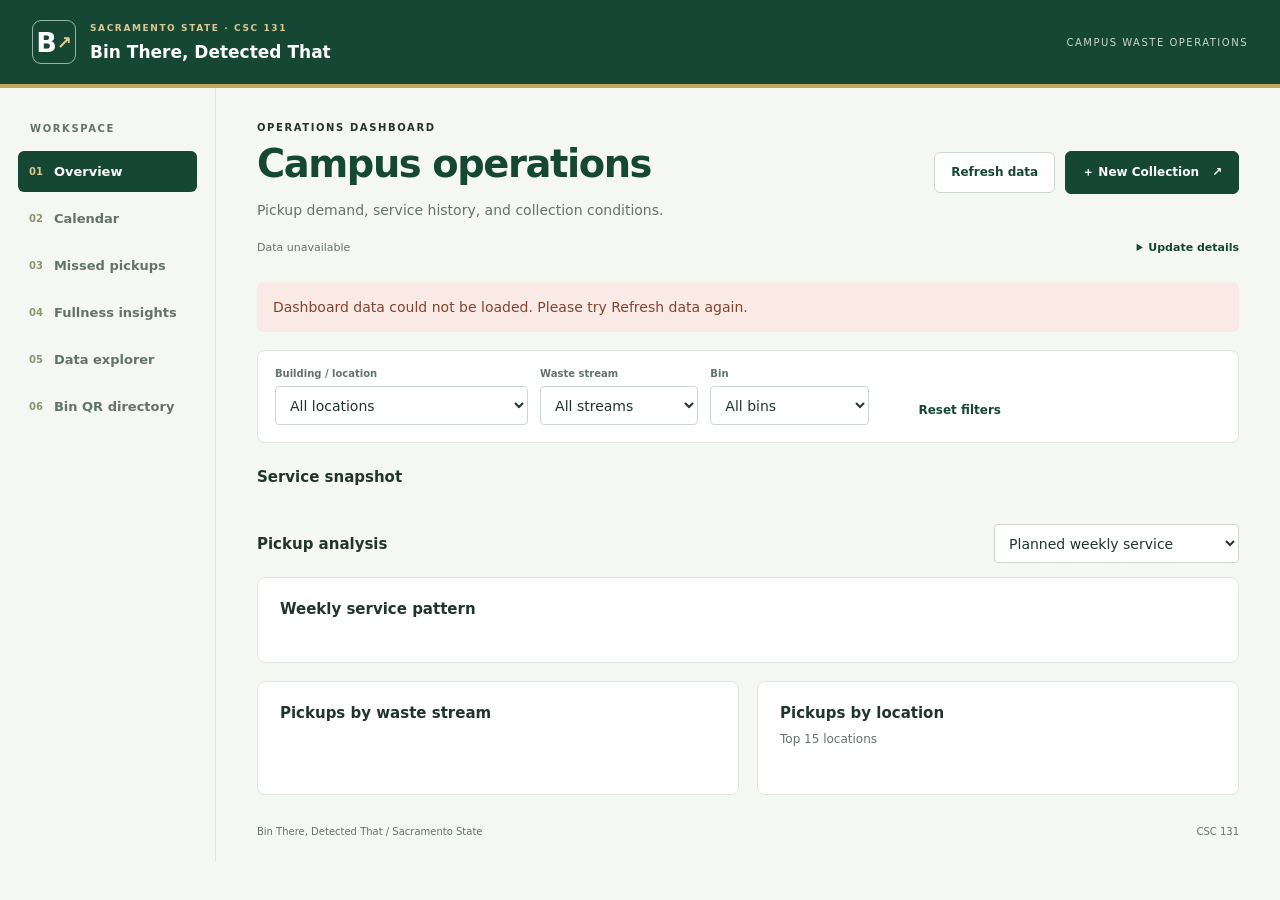
==== commit 1aa98b3b: "Remove campus service sidebar note" ====
--- a/index.html
+++ b/index.html
@@ -22,7 +22,7 @@
       <a href="#fullness" data-view="fullness"><span aria-hidden="true">04</span>Fullness insights</a>
       <a href="#explorer" data-view="explorer"><span aria-hidden="true">05</span>Data explorer</a>
       <a href="#bins" data-view="bins"><span aria-hidden="true">06</span>Bin QR directory</a>
-    </nav><div class="sidebar-note"><strong>Campus service</strong><span>Landfill, recycling, and organics in one workspace.</span></div></aside>
+    </nav></aside>
     <main id="workspace" tabindex="-1">
       <section class="workspace-heading"><div><p class="eyebrow">OPERATIONS DASHBOARD</p><h1 id="view-title">Campus operations</h1><p class="subtitle" id="view-description">Pickup demand, service history, and collection conditions.</p></div><div class="actions"><button id="refresh-data" class="secondary-button" type="button">Refresh data</button><a class="primary-button" href="https://forms.cloud.microsoft/Pages/ResponsePage.aspx?id=AZC0tj-L-kOZoXBujH41mMDhpnz29-JJttbJSNrVO5FUNzFLQU5YS1lFNDdZSktERjdGS1ZQV09TVC4u" target="_blank" rel="noopener noreferrer">＋ New Collection <span aria-hidden="true">↗</span><span class="sr-only"> (opens in a new tab)</span></a></div></section>
       <div class="data-status"><span id="refresh-status" role="status" aria-live="polite">Loading dashboard…</span><details><summary>Update details</summary><dl><dt>Validated collection export</dt><dd id="export-checked-at">—</dd><dt>Published snapshot</dt><dd id="published-at">—</dd><dt>Collection data changed</dt><dd id="records-updated-at">—</dd><dt>Checked in this browser</dt><dd id="checked-at">—</dd></dl><p>Refresh loads the latest published data. Collection exports run every 15 minutes, followed by publication.</p></details></div>
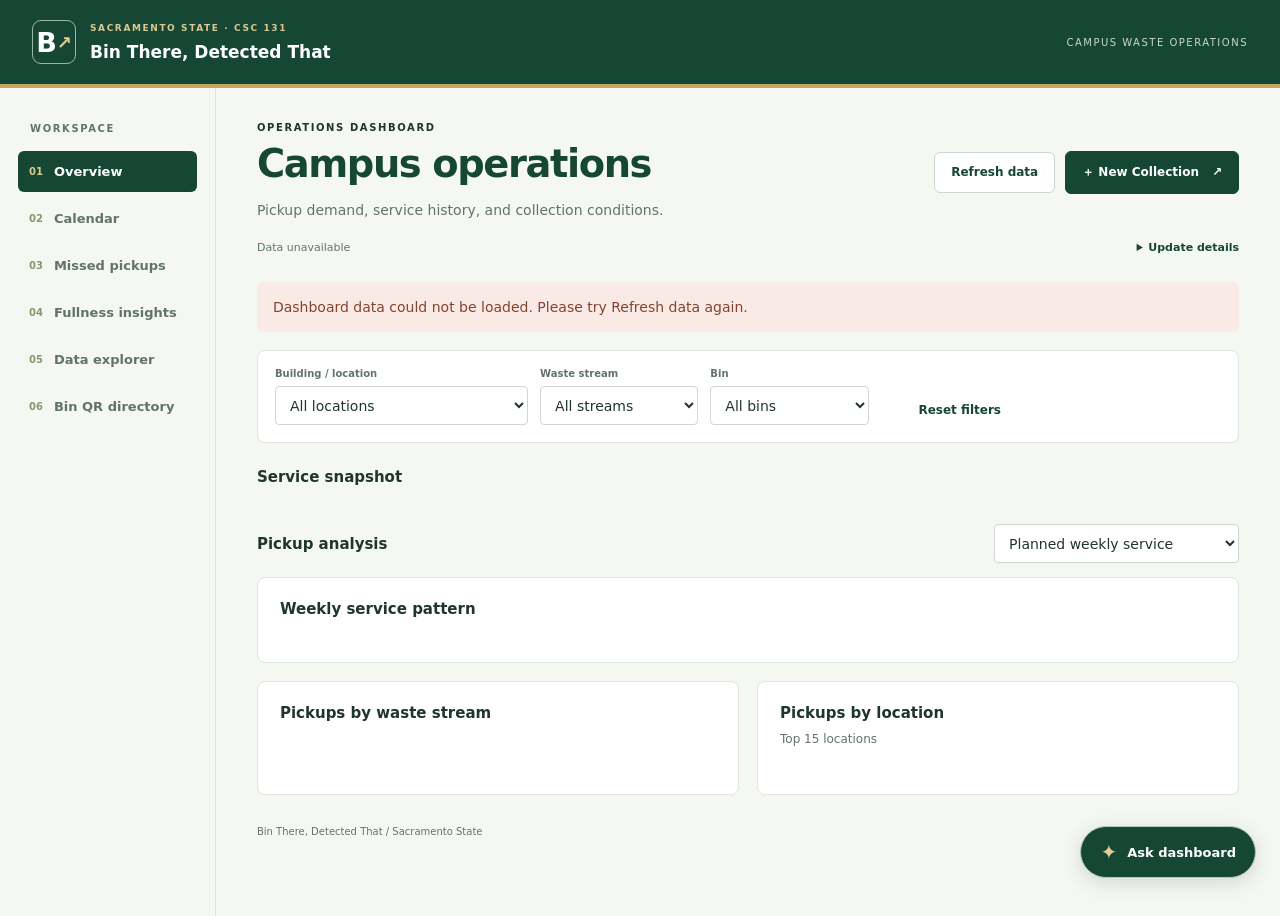
==== commit 57c46773: "Add embedded dashboard assistant for data-based operational insights" ====
--- a/index.html
+++ b/index.html
@@ -7,9 +7,13 @@
   <link rel="icon" href="data:image/svg+xml,%3Csvg xmlns='http://www.w3.org/2000/svg' viewBox='0 0 32 32'%3E%3Crect width='32' height='32' rx='6' fill='%23154734'/%3E%3Ctext x='8' y='24' fill='white' font-family='sans-serif' font-size='25'%3EB%3C/text%3E%3C/svg%3E">
   <title>Bin There, Detected That | Campus waste operations</title>
   <link rel="stylesheet" href="dashboard.css?v=20261103-2">
+  <link rel="stylesheet" href="assistant.css?v=20261117">
   <script src="overview-metrics.js?v=20261103" defer></script>
   <script src="operations-metrics.js?v=20261103" defer></script>
-  <script src="app.js?v=20261103" defer></script>
+  <script src="assistant-data.js?v=20261117" defer></script>
+  <script src="dashboard-assistant.js?v=20261117" defer></script>
+  <script src="assistant-ui.js?v=20261117" defer></script>
+  <script src="app.js?v=20261117" defer></script>
 </head>
 <body>
   <a class="skip-link" href="#workspace">Skip to dashboard</a>
@@ -66,5 +70,15 @@
       </section><footer><span>Bin There, Detected That / Sacramento State</span><span>CSC 131</span></footer>
     </main>
   </div>
+  <button id="assistant-open" class="assistant-launcher" type="button" aria-haspopup="dialog" aria-controls="assistant-dialog"><span aria-hidden="true">✦</span> Ask dashboard</button>
+  <dialog id="assistant-dialog" class="assistant-dialog" aria-labelledby="assistant-title" aria-describedby="assistant-description">
+    <div class="assistant-shell">
+      <header class="assistant-heading"><div><p class="eyebrow">DASHBOARD ASSISTANT</p><h2 id="assistant-title">Ask campus operations</h2></div><button id="assistant-close" class="assistant-icon-button" type="button" aria-label="Close dashboard assistant">×</button></header>
+      <div class="assistant-intro"><p id="assistant-description">Calculated insights from published dashboard data.</p><p id="assistant-scope" class="assistant-scope"></p><button id="assistant-clear" class="text-button" type="button">New conversation</button></div>
+      <div id="assistant-messages" class="assistant-messages" role="log" aria-label="Dashboard assistant conversation" aria-live="polite" aria-relevant="additions"></div>
+      <div class="assistant-suggestions" aria-label="Suggested questions"><button type="button" data-question="What needs attention in this selection?">What needs attention?</button><button type="button" data-question="Which bins are nearly full?">Nearly full bins</button><button type="button" data-question="What is scheduled tomorrow?">Tomorrow’s pickups</button><button type="button" data-question="Which locations have the most completed pickups?">Top pickup locations</button></div>
+      <form id="assistant-form" class="assistant-form"><label for="assistant-question">Ask a dashboard question</label><div class="assistant-composer"><input id="assistant-question" type="text" maxlength="500" autocomplete="off" placeholder="e.g. When is BIN-004 scheduled?" required><button id="assistant-send" type="submit" class="primary-button">Send</button></div><div class="assistant-form-note"><span>Uses your filters. A bin, location, or date in your question can refine the answer.</span><span id="assistant-count">0 / 500</span></div><p id="assistant-limit" role="status"></p></form>
+    </div>
+  </dialog>
 </body>
 </html>
--- a/assistant.css
+++ b/assistant.css
@@ -0,0 +1,3 @@
+.assistant-launcher{position:fixed;right:24px;bottom:22px;z-index:20;display:flex;align-items:center;gap:10px;border:1px solid #b4c8b8;border-radius:30px;background:var(--green);color:white;padding:13px 19px;font-size:13px;font-weight:650;box-shadow:0 5px 20px #102f2626;min-height:47px}.assistant-launcher>span{color:#e4cd91;font-size:20px}.assistant-launcher:hover{background:var(--deep)}
+.assistant-dialog{position:fixed;inset:auto 18px 18px auto;margin:0;padding:0;width:490px;max-width:calc(100vw - 36px);height:min(760px,calc(100dvh - 36px));max-height:calc(100dvh - 36px);border:1px solid #d2dfd4;border-radius:13px;background:#f5f7f3;color:var(--ink);box-shadow:0 18px 70px #102f2633;overflow:hidden}.assistant-dialog::backdrop{background:#102f263d}.assistant-shell{height:100%;display:flex;flex-direction:column;min-height:0}.assistant-heading{display:flex;align-items:center;justify-content:space-between;gap:15px;background:var(--green);color:white;padding:19px 20px;border-bottom:3px solid var(--gold);flex-shrink:0}.assistant-heading .eyebrow{font-size:9px;color:#dfce9d;margin-bottom:6px;letter-spacing:1.3px}.assistant-heading h2{font-size:19px;font-weight:650}.assistant-icon-button{border:1px solid #759582;background:transparent;color:white;border-radius:6px;font-size:25px;line-height:1;padding:6px 10px;min-height:35px}.assistant-icon-button:hover{background:#ffffff1a}.assistant-intro{padding:13px 20px 9px;border-bottom:1px solid var(--line);background:white;flex-shrink:0}.assistant-intro>p{font-size:11px;line-height:1.6;margin:0 0 5px;color:var(--muted)}.assistant-intro .assistant-scope{color:var(--green);font-weight:600;font-size:10px;overflow-wrap:anywhere}.assistant-intro .text-button{padding:4px 0;font-size:10px}.assistant-messages{flex:1;min-height:0;overflow-y:auto;overscroll-behavior:contain;padding:17px;scrollbar-gutter:stable}.chat-message{padding:15px 16px;margin:0 0 14px;border-radius:9px;font-size:12px;line-height:1.7;overflow-wrap:anywhere}.chat-answer{background:white;border:1px solid var(--line);margin-right:11px}.chat-answer h3{font-size:14px;color:var(--green);margin:4px 0 8px;font-weight:650}.chat-message p{margin:0 0 10px}.chat-message p:last-child{margin-bottom:0}.chat-message ul{margin:9px 0 12px;padding-left:17px}.chat-message li{margin:0 0 9px}.chat-user{margin-left:37px;background:var(--green);color:white;border-bottom-right-radius:3px}.chat-speaker{display:block;font-size:9px;letter-spacing:.5px;font-weight:700;color:var(--muted)}.chat-user .chat-speaker{color:#d4dfd2;margin-bottom:5px}.chat-answer-scope{font-size:10px!important;color:var(--muted);border-bottom:1px solid #e8eee7;padding-bottom:8px;line-height:1.6}.chat-source{font-size:10px;color:var(--muted);margin-top:10px}.chat-source summary{cursor:pointer;color:var(--green);font-weight:650}.chat-source p{margin:7px 0 0}.chat-related{display:inline-block;font-size:10px;font-weight:650;margin-top:9px;line-height:1.6}.assistant-suggestions{display:flex;flex-wrap:wrap;gap:6px;padding:9px 17px 11px;border-top:1px solid var(--line);background:#f5f7f3;flex-shrink:0}.assistant-suggestions button{font-size:10px;border:1px solid #cfdbd1;border-radius:20px;background:white;color:var(--green);padding:7px 10px;line-height:1.4}.assistant-suggestions button:hover{background:#e7efe6}.assistant-form{padding:12px 17px 13px;border-top:1px solid var(--line);background:white;flex-shrink:0}.assistant-form>label{font-size:10px}.assistant-composer{display:flex;gap:8px;align-items:stretch}.assistant-composer input{min-width:0;flex:1;font-size:12px;min-height:41px}.assistant-composer button{padding:10px 14px;font-size:12px}.assistant-form-note{display:flex;justify-content:space-between;gap:14px;font-size:9px;color:var(--muted);line-height:1.6;margin-top:8px}.assistant-form-note>span:last-child{white-space:nowrap}.assistant-form #assistant-limit{font-size:10px;color:var(--muted);margin:6px 0 0;line-height:1.5}.assistant-form #assistant-limit:empty{display:none}footer{padding-bottom:54px}
+@media(max-width:650px){.assistant-launcher{bottom:15px;right:17px;padding:10px 16px;font-size:12px;min-height:43px}.assistant-dialog{inset:auto 9px 9px;max-width:calc(100vw - 18px);width:calc(100vw - 18px);height:calc(100dvh - 18px);max-height:calc(100dvh - 18px);border-radius:10px}.assistant-heading{padding:15px 16px}.assistant-intro{padding:10px 15px 7px}.assistant-heading h2{font-size:17px}.assistant-messages{padding:13px}.chat-message{padding:12px 13px;font-size:12px}.chat-answer{margin-right:0}.chat-user{margin-left:25px}.assistant-suggestions{padding:8px 12px}.assistant-suggestions button{font-size:9px;padding:6px 9px}.assistant-form{padding:11px 13px}.assistant-form-note{font-size:8px;gap:10px}}
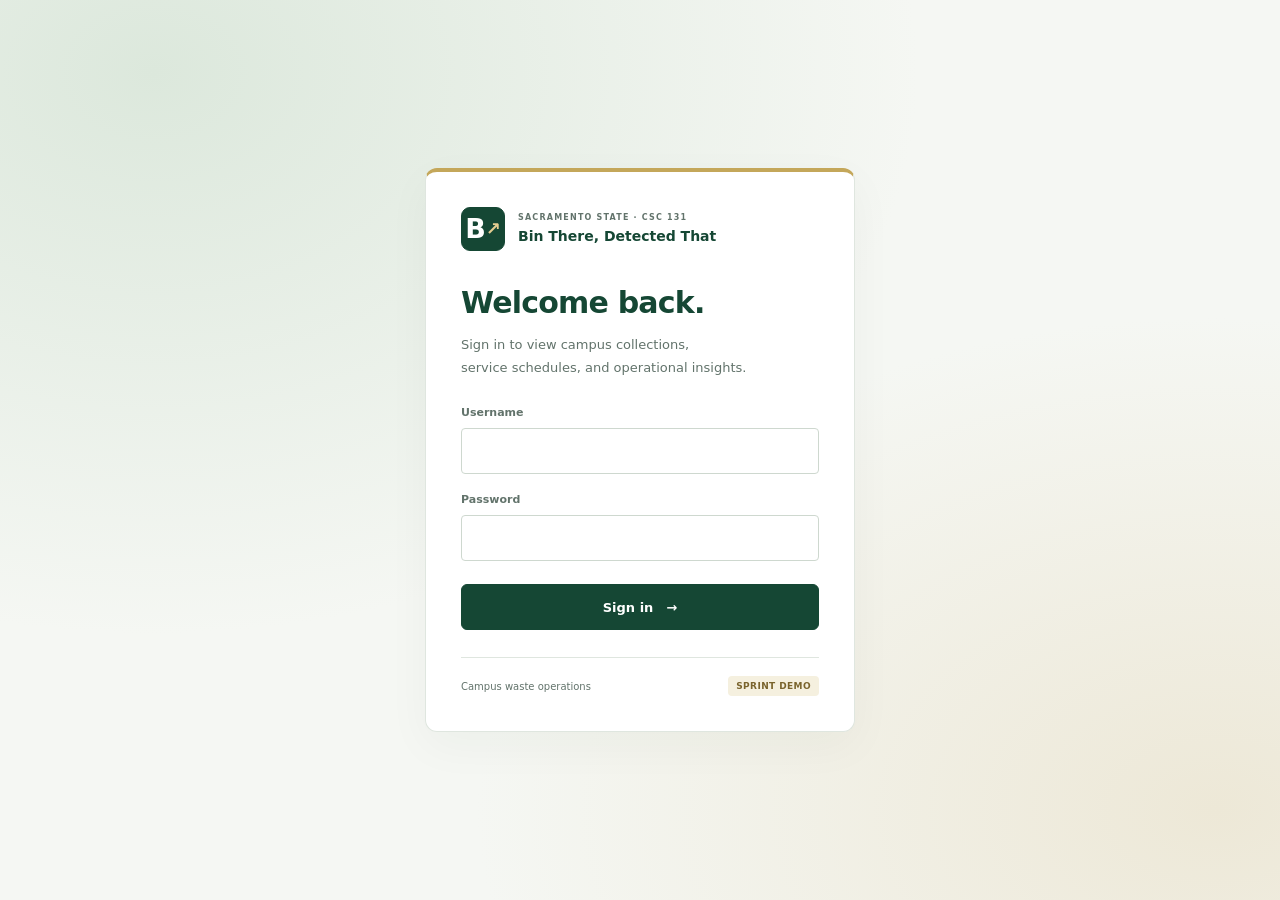
==== commit 5412d9c9: "Add admin demo sign-in screen and tab-session sign-out" ====
--- a/index.html
+++ b/index.html
@@ -8,16 +8,33 @@
   <title>Bin There, Detected That | Campus waste operations</title>
   <link rel="stylesheet" href="dashboard.css?v=20261103-2">
   <link rel="stylesheet" href="assistant.css?v=20261117">
+  <link rel="stylesheet" href="login.css?v=20261117">
+  <script src="demo-login.js?v=20261117" defer></script>
   <script src="overview-metrics.js?v=20261103" defer></script>
   <script src="operations-metrics.js?v=20261103" defer></script>
   <script src="assistant-data.js?v=20261117" defer></script>
   <script src="dashboard-assistant.js?v=20261117" defer></script>
   <script src="assistant-ui.js?v=20261117" defer></script>
-  <script src="app.js?v=20261117" defer></script>
+  <script src="app.js?v=20261117-login" defer></script>
 </head>
 <body>
+  <main id="login-screen" class="demo-login-screen">
+    <section class="login-card" aria-labelledby="login-title">
+      <div class="login-brand"><span class="brand-mark" aria-hidden="true">B<span>↗</span></span><div><span class="eyebrow">SACRAMENTO STATE · CSC 131</span><span class="brand-name">Bin There, Detected That</span></div></div>
+      <h1 id="login-title">Welcome back.</h1><p class="login-description">Sign in to view campus collections,<br>service schedules, and operational insights.</p>
+      <form id="login-form" class="login-form" method="post">
+        <div class="login-field"><label for="login-username">Username</label><input id="login-username" type="text" autocomplete="username" autocapitalize="none" spellcheck="false" maxlength="80" aria-describedby="login-error" required></div>
+        <div class="login-field"><label for="login-password">Password</label><input id="login-password" type="password" autocomplete="current-password" maxlength="80" aria-describedby="login-error" required></div>
+        <p id="login-error" class="login-error" role="alert" hidden>That username or password is incorrect. Please try again.</p>
+        <button id="login-submit" class="primary-button login-submit" type="submit" disabled>Sign in <span aria-hidden="true">→</span></button>
+      </form>
+      <noscript><p class="login-error">Enable JavaScript to use this dashboard demo.</p></noscript>
+      <div class="login-footer"><span>Campus waste operations</span><span class="login-demo-label">SPRINT DEMO</span></div>
+    </section>
+  </main>
+  <div id="dashboard-session" hidden>
   <a class="skip-link" href="#workspace">Skip to dashboard</a>
-  <header class="masthead"><a class="brand" href="#overview"><span class="brand-mark" aria-hidden="true">B<span>↗</span></span><span><span class="eyebrow">SACRAMENTO STATE · CSC 131</span><span class="brand-name">Bin There, Detected That</span></span></a><span class="header-label">CAMPUS WASTE OPERATIONS</span></header>
+  <header class="masthead"><a class="brand" href="#overview"><span class="brand-mark" aria-hidden="true">B<span>↗</span></span><span><span class="eyebrow">SACRAMENTO STATE · CSC 131</span><span class="brand-name">Bin There, Detected That</span></span></a><div class="header-account"><span class="header-label">CAMPUS WASTE OPERATIONS</span><button id="demo-sign-out" class="demo-sign-out" type="button">Sign out</button></div></header>
   <div class="dashboard-layout">
     <aside class="sidebar"><p class="sidebar-caption">WORKSPACE</p><nav class="workspace-nav" aria-label="Dashboard sections">
       <a href="#overview" data-view="overview" aria-current="page"><span aria-hidden="true">01</span>Overview</a>
@@ -80,5 +97,6 @@
       <form id="assistant-form" class="assistant-form"><label for="assistant-question">Ask a dashboard question</label><div class="assistant-composer"><input id="assistant-question" type="text" maxlength="500" autocomplete="off" placeholder="e.g. When is BIN-004 scheduled?" required><button id="assistant-send" type="submit" class="primary-button">Send</button></div><div class="assistant-form-note"><span>Uses your filters. A bin, location, or date in your question can refine the answer.</span><span id="assistant-count">0 / 500</span></div><p id="assistant-limit" role="status"></p></form>
     </div>
   </dialog>
+  </div>
 </body>
 </html>
--- a/login.css
+++ b/login.css
@@ -0,0 +1,2 @@
+.demo-login-screen{display:grid;place-items:center;min-height:100svh;padding:36px 20px;background:radial-gradient(ellipse at 12% 8%,#dce8dc 0,transparent 48%),radial-gradient(ellipse at 95% 90%,#ede8d7 0,transparent 43%),var(--paper)}.login-card{width:100%;max-width:430px;padding:35px;background:white;border:1px solid var(--line);border-top:4px solid var(--gold);border-radius:12px;box-shadow:0 14px 45px #102f260a}.login-brand{display:flex;align-items:center;gap:13px;margin-bottom:34px;color:var(--green)}.login-brand .brand-mark{background:var(--green);color:white;border-color:var(--green);flex-shrink:0}.login-brand .eyebrow{color:var(--muted);font-size:8px;letter-spacing:1.2px;margin-bottom:6px}.login-brand .brand-name{font-size:14px}.login-card>h1{font-size:30px;letter-spacing:-.8px;line-height:1.2}.login-description{font-size:13px;color:var(--muted);line-height:1.8;margin:12px 0 27px}.login-form label{font-size:11px;margin-bottom:9px}.login-field{margin-bottom:19px}.login-form input{height:46px;font-size:15px;padding:11px 12px}.login-form input[aria-invalid="true"]{border-color:#a35742}.login-submit{width:100%;min-height:46px;margin-top:4px;font-size:13px}.login-error{font-size:12px;line-height:1.7;color:#85432e;background:#faeee9;border-radius:5px;padding:11px 12px;margin:0 0 16px}.login-footer{display:flex;justify-content:space-between;align-items:center;gap:12px;border-top:1px solid var(--line);margin-top:27px;padding-top:18px;color:var(--muted);font-size:10px}.login-demo-label{color:#7a642d;background:#f5f0df;padding:5px 8px;border-radius:4px;font-size:9px;font-weight:650;letter-spacing:.4px}.header-account{display:flex;align-items:center;gap:20px}.demo-sign-out{border:1px solid #789888;background:transparent;color:white;padding:8px 12px;border-radius:5px;font-size:11px;font-weight:600;white-space:nowrap}.demo-sign-out:hover{background:#ffffff14}
+@media(max-width:650px){.demo-login-screen{padding:24px 17px}.login-card{padding:27px 24px}.login-brand{margin-bottom:29px;gap:11px}.login-brand .brand-name{font-size:13px}.login-brand .eyebrow{font-size:7px;letter-spacing:1px}.login-card>h1{font-size:28px}.login-form input{font-size:16px}.header-account{gap:8px}.demo-sign-out{padding:8px 10px;font-size:10px}}
